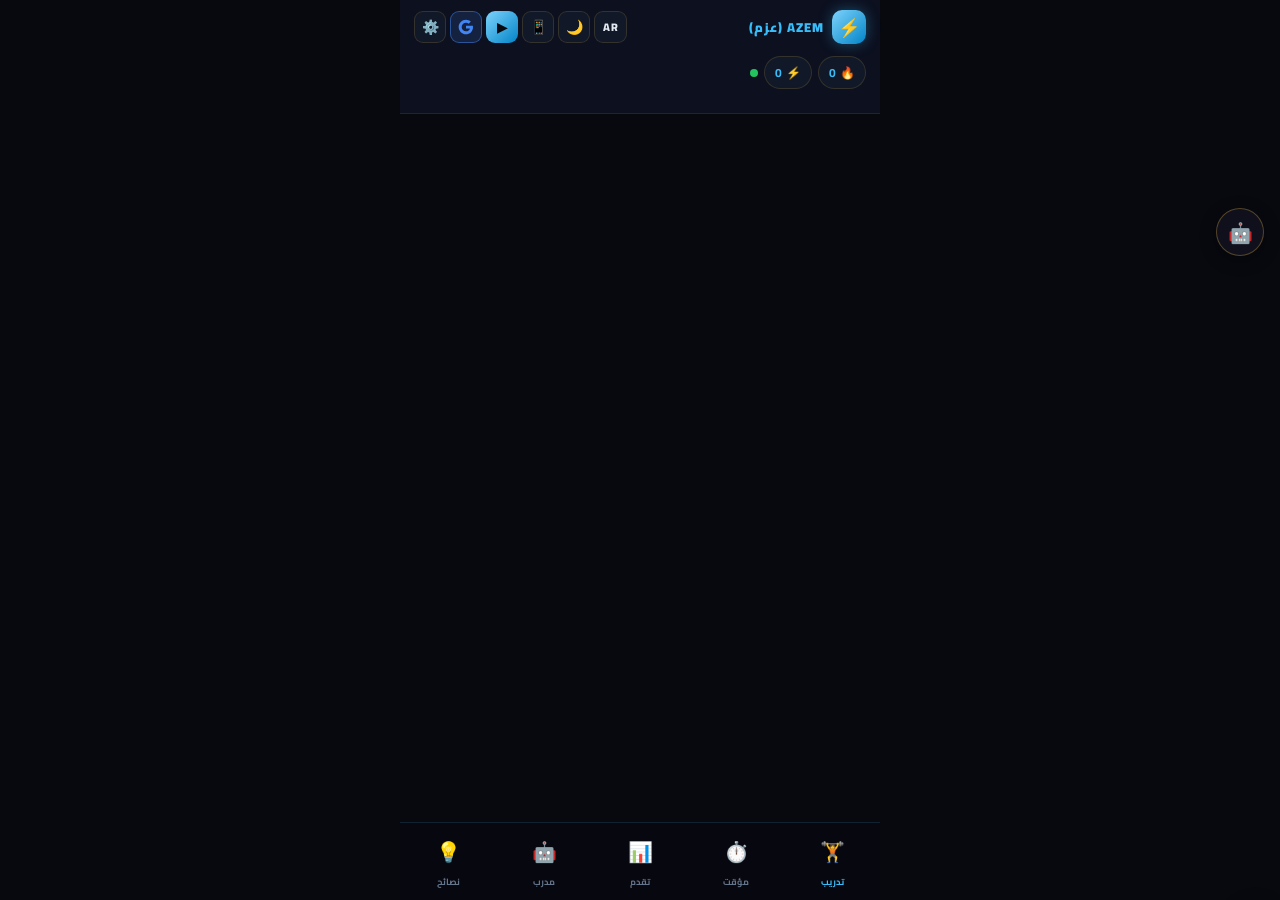
==== index.html @ 5fd4514d "Add files via upload" ====
<!DOCTYPE html>
<html lang="ar" dir="rtl">
<head>
<meta charset="UTF-8">
<meta name="viewport" content="width=device-width,initial-scale=1,user-scalable=no">
<meta name="theme-color" content="#07090F">
<meta name="mobile-web-app-capable" content="yes">
<meta name="apple-mobile-web-app-capable" content="yes">
<title>AZEM (عزم)</title>
<link rel="manifest" href="manifest.json">
<link rel="preconnect" href="https://fonts.googleapis.com">
<link href="https://fonts.googleapis.com/css2?family=Cairo:wght@400;600;700;900&family=Tajawal:wght@400;700;900&family=Inter:wght@400;600;700;900&display=swap" rel="stylesheet">
<script async src="https://www.googletagmanager.com/gtag/js?id=G-XE3JR058ZF"></script>
<script>window.dataLayer=window.dataLayer||[];function gtag(){dataLayer.push(arguments);}gtag('js',new Date());gtag('config','G-XE3JR058ZF');</script>

<!-- ═══ STYLES ═══ -->
<link rel="stylesheet" href="css/styles.css">
<!-- Chart.js -->
<script src="https://cdnjs.cloudflare.com/ajax/libs/Chart.js/4.4.0/chart.umd.min.js"></script>

</head>
<body>
<canvas id="starfield"></canvas>


<div id="app">
  <header class="app-header">
    <div class="header-row1">
        <div class="logo-wrap">
          <div class="logo-icon">⚡</div>
          <div class="logo-text"><div class="logo-name">AZEM (عزم)</div></div>
        </div>
        <div class="header-btns">
          <button class="hdr-btn lang" id="lang-btn" onclick="cycleLang()">AR</button>
          <button class="hdr-btn" onclick="openThemeModal()" id="theme-hdr-btn">🌙</button>
          <button class="hdr-btn" onclick="cycleMode()" id="mode-hdr-btn">📱</button>
          <button class="hdr-btn accent" onclick="startGuidedSession()">▶</button>
          <!-- Google auth badge: shows login icon when not signed in, avatar when signed in -->
          <!-- Google auth badge: shows login icon when not signed in, avatar when signed in -->
          <button id="hdr-auth-btn" onclick="window._fbUser ? openSettingsSheet() : obGoToStep('auth')" title="تسجيل الدخول" style="min-width:32px;height:32px;border-radius:9px;display:flex;align-items:center;justify-content:center;background:rgba(66,133,244,.15);border:1.5px solid rgba(66,133,244,.5);cursor:pointer;font-size:14px;flex-shrink:0;overflow:hidden;">
            <svg width="16" height="16" viewBox="0 0 48 48" id="hdr-auth-icon"><path fill="#4285F4" d="M44.5 20H24v8.5h11.8C34.7 33.9 30.1 37 24 37c-7.2 0-13-5.8-13-13s5.8-13 13-13c3.1 0 5.9 1.1 8.1 2.9l6.4-6.4C34.6 4.1 29.6 2 24 2 11.8 2 2 11.8 2 24s9.8 22 22 22c11 0 21-8 21-22 0-1.3-.2-2.7-.5-4z"/></svg>
            <img id="hdr-user-avatar" style="width:24px;height:24px;border-radius:50%;display:none;" src="" alt="">
          </button>
          <button class="hdr-btn" id="settings-fab" onclick="openSettingsSheet()">⚙️</button>
        </div>
      </div>
      <div style="display:flex;align-items:center;gap:6px;padding:2px 0 8px;">
        <div class="stat-chip">🔥 <span class="val" id="hdr-streak">0</span></div>
        <div class="stat-chip">⚡ <span class="val" id="hdr-cal">0</span></div>
        <div class="net-dot" id="net-dot"></div>
      </div>
<div class="day-strip-wrap"><div id="day-strip"></div></div>
  </header>

  <div class="tab-content active" id="tab-workout"></div>

  <div class="tab-content" id="tab-timer">
    <div class="timer-wrap">
      <div class="timer-svg">
        <svg width="200" height="200" viewBox="0 0 200 200"><circle class="t-bg" cx="100" cy="100" r="88"/><circle class="t-fill" id="t-fill" cx="100" cy="100" r="88"/></svg>
        <div class="timer-center"><div class="timer-time" id="t-display">00:00</div><div class="timer-lbl" id="t-lbl">مستعد</div></div>
      </div>
      <div class="presets">
        <button class="preset" onclick="setTimer(60)">1د</button>
        <button class="preset" onclick="setTimer(120)">2د</button>
        <button class="preset" onclick="setTimer(180)">3د</button>
        <button class="preset" onclick="setTimer(300)">5د</button>
        <button class="preset" onclick="setTimer(600)">10د</button>
        <button class="preset" onclick="setTimer(1200)">20د</button>
      </div>
      <div class="timer-btns">
        <button class="t-btn primary" id="t-play-btn" onclick="timerToggle()">▶ تشغيل</button>
        <button class="t-btn" onclick="timerReset()">↺ إعادة</button>
      </div>
    </div>
    <div class="sec-card">
      <div class="sec-card-title">⚡ تابا تا</div>
      <div class="tabata-row"><span class="tab-lbl" id="lbl-worktime">وقت العمل (ث)</span><div class="stepper"><button class="stp-btn" onclick="tabAdj('work',-5)">−</button><span class="stp-val" id="tab-work">20</span><button class="stp-btn" onclick="tabAdj('work',5)">+</button></div></div>
      <div class="tabata-row"><span class="tab-lbl" id="lbl-resttime">وقت الراحة (ث)</span><div class="stepper"><button class="stp-btn" onclick="tabAdj('rest',-5)">−</button><span class="stp-val" id="tab-rest">10</span><button class="stp-btn" onclick="tabAdj('rest',5)">+</button></div></div>
      <div class="tabata-row"><span class="tab-lbl" id="lbl-rounds">عدد الجولات</span><div class="stepper"><button class="stp-btn" onclick="tabAdj('rounds',-1)">−</button><span class="stp-val" id="tab-rounds">8</span><button class="stp-btn" onclick="tabAdj('rounds',1)">+</button></div></div>
      <button class="save-btn" onclick="startTabata()" style="margin-top:8px;">🔥 ابدأ تابا تا</button>
    </div>
    <div class="sec-card" style="background:linear-gradient(135deg,rgba(212,168,67,.1),rgba(212,168,67,.04));border-color:rgba(212,168,67,.25);">
      <div class="sec-card-title">🪢 متتبع الحبل</div>
      <div class="rope-stats">
        <div class="rope-stat"><div class="rope-stat-val" id="rope-jumps">0</div><div class="rope-stat-lbl" id="lbl-jumps">قفزة</div></div>
        <div class="rope-stat"><div class="rope-stat-val" id="rope-meters">0</div><div class="rope-stat-lbl" id="lbl-meters">متر</div></div>
        <div class="rope-stat"><div class="rope-stat-val" id="rope-mins">0</div><div class="rope-stat-lbl" id="lbl-mins">دقيقة</div></div>
        <div class="rope-stat"><div class="rope-stat-val" id="rope-sessions">0</div><div class="rope-stat-lbl" id="lbl-sess">جلسة</div></div>
        <div class="rope-stat" style="background:rgba(239,68,68,.1);border-radius:10px;"><div class="rope-stat-val" id="rope-live-cal" style="color:#f97316;">0</div><div class="rope-stat-lbl">🔥 سعرة</div></div>
      </div>
      <div class="rope-btns">
        <button class="r-btn primary" id="rope-btn" onclick="ropeToggle()">▶ ابدأ</button>
        <button class="r-btn" onclick="ropeReset()">↺ تصفير</button>
      </div>
    </div>
  </div>

  <div class="tab-content" id="tab-progress">
    <div class="stats-grid">
      <div class="stat-box"><div class="stat-big" id="p-done">0</div><div class="stat-lbl" id="lbl-done-stat">يوم مكتمل</div></div>
      <div class="stat-box"><div class="stat-big" id="p-streak">0</div><div class="stat-lbl" id="lbl-streak-stat">سلسلة 🔥</div></div>
      <div class="stat-box"><div class="stat-big" id="p-cal">0</div><div class="stat-lbl" id="lbl-cal-stat">سعرة ⚡</div></div>
      <div class="stat-box"><div class="stat-big" id="p-remain">30</div><div class="stat-lbl" id="lbl-remain-stat">يوم متبقي</div></div>
    </div>
    <div id="start-date-info" style="display:none;justify-content:center;gap:4px;padding:8px 16px;font-size:12px;color:var(--dim);flex-wrap:wrap;"></div>
    <div class="sec-card"><div class="sec-card-title" id="lbl-phases">المراحل</div><div id="phases-list"></div></div>
    <div class="sec-card"><div class="sec-card-title">📊 مقارنة أسبوعية</div><div class="weekly-bars" id="weekly-bars"></div></div>
    <div class="sec-card"><div class="sec-card-title">🗓️ تقويم 30 يوم</div><div class="cal-grid" id="cal-grid"></div></div>
    <div class="sec-card">
      <div class="sec-card-title">📏 قياسات الجسم</div>
      <div class="measure-row">
        <div class="m-wrap"><div class="m-lbl">الوزن (كغ)</div><input class="m-inp" id="m-weight" type="number" placeholder="70"></div>
        <div class="m-wrap"><div class="m-lbl">الخصر (سم)</div><input class="m-inp" id="m-waist" type="number" placeholder="80"></div>
        <div class="m-wrap"><div class="m-lbl">الصدر (سم)</div><input class="m-inp" id="m-chest" type="number" placeholder="95"></div>
      </div>
      <button class="save-btn" onclick="saveMeasurements()">💾 حفظ القياسات</button>
    </div>
    <div class="sec-card"><div class="sec-card-title">🏅 الشارات</div><div class="badges-grid" id="badges-grid"></div></div>

    <!-- 🥗 يوميات التغذية اليومية -->
    <div class="sec-card" style="border-color:rgba(34,197,94,.25);">
      <div class="sec-card-title" style="color:var(--green);">🥗 يوميات التغذية</div>
      <div id="nutrition-plan" style="margin-top:8px;"></div>
    </div>
  
    <div class="sec-card" style="margin-top:12px;">
      <div class="sec-card-title">🧠 إحصاء ذكي</div>
      <div id="smart-stats" style="margin-top:8px;"></div>
    </div>
    <div class="sec-card" style="margin-top:12px;">
      <div class="sec-card-title">📅 سجل التدريبات</div>
      <div id="training-history-list" style="display:flex;flex-direction:column;gap:8px;margin-top:8px;"></div>
    </div>
    <div style="padding:12px 0;">
      <button onclick="shareProgress()" style="width:100%;padding:13px;border-radius:14px;background:linear-gradient(135deg,var(--gold),var(--gd));border:none;color:var(--night);font-family:'Cairo',sans-serif;font-size:14px;font-weight:800;cursor:pointer;">📤 مشاركة تقدمي</button>
    </div>
    <div style="padding:0 0 8px;">
      <div style="display:flex;align-items:center;justify-content:space-between;padding:13px 16px;border-radius:14px;background:var(--card2);border:1.5px solid var(--border);">
        <div>
          <div style="font-size:14px;font-weight:700;color:var(--txt);">🔔 تذكير التدريب اليومي</div>
          <div id="notif-toggle-sub" style="font-size:11px;color:var(--dim);margin-top:2px;">اضغط لتفعيل التنبيهات</div>
        </div>
        <div id="notif-toggle" onclick="toggleNotifSwitch()" style="position:relative;width:52px;height:28px;border-radius:14px;background:rgba(100,116,139,.3);cursor:pointer;transition:background .3s;flex-shrink:0;">
          <div id="notif-toggle-knob" style="position:absolute;top:3px;right:3px;width:22px;height:22px;border-radius:50%;background:#fff;box-shadow:0 2px 6px rgba(0,0,0,.25);transition:transform .3s;"></div>
        </div>
      </div>
    </div></div>

  <div class="tab-content" id="tab-tips">
    <div style="padding:16px;"><div id="tips-list"></div></div>
  </div>
  <div class="tab-content" id="tab-coach"></div>

  <nav class="bottom-tabs">
    <button class="tab-btn active" id="tab-btn-workout" onclick="switchTab('workout',this)"><span class="t-icon">🏋️</span>تدريب</button>
    <button class="tab-btn" id="tab-btn-timer" onclick="switchTab('timer',this)"><span class="t-icon">⏱️</span>مؤقت</button>
    <button class="tab-btn" id="tab-btn-progress" onclick="switchTab('progress',this)"><span class="t-icon">📊</span>تقدم</button>
    <button class="tab-btn" id="tab-btn-coach" onclick="switchTab('coach',this)"><span class="t-icon">🤖</span>مدرب</button>
    <button class="tab-btn" id="tab-btn-tips" onclick="switchTab('tips',this)"><span class="t-icon">💡</span>نصائح</button>
  </nav>
</div>

<!-- SESSION OVERLAY — fixed, outside #app -->
<div id="session-overlay">
  <!-- Countdown screen -->
  <div id="countdown-screen"><div class="cdn-num" id="cdn-num">3</div><div class="cdn-ex" id="cdn-ex"></div></div>
  <!-- Celebration screen -->
  <div id="sess-cel">
    <div class="cel-trophy">🏆</div>
    <div class="cel-title">أحسنت! جلسة رائعة!</div>
    <div class="cel-sub" id="cel-sub">لقد أنجزت جلستك اليومية</div>
    <div class="cel-stats" id="cel-stats"></div>
    <button class="cel-btn" onclick="closeSession()">💪 رائع! إغلاق</button>
  </div>
  <!-- Session list panel -->
  <div id="sess-list">
    <div class="sl-hdr"><span class="sl-title">تمارين الجلسة</span><button class="sl-close" onclick="toggleSessList()">✕</button></div>
    <div id="sl-items"></div>
  </div>

  <!-- ── Header ── -->
  <div class="sess-hdr">
    <div class="sess-hdr-left">
      <button class="sess-hdr-ico" onclick="confirmCloseSession()" title="إغلاق" style="background:rgba(239,68,68,.2);color:#f87171;">✕</button>
      <button class="sess-hdr-ico" onclick="toggleSessList()" title="قائمة التمارين" style="background:rgba(212,168,67,.15);color:var(--gold);">☰</button>
      <button class="sess-hdr-ico" id="sess-pause-btn" onclick="sessPause()" title="إيقاف مؤقت" style="background:rgba(255,255,255,.12);">⏸</button>
    </div>
    <div class="sess-elapsed" id="sess-elapsed">00:00</div>
    <div class="sess-hdr-right">
      <span class="sess-hdr-lbl" id="sess-ex-num">1/7</span>
      <button class="sess-hdr-ico" onclick="toggleFullscreen()">⛶</button>
      <button class="sess-hdr-ico" onclick="openSoundSheet()">🔊</button>
    </div>
  </div>

  <!-- ── Progress dots ── -->
  <div class="sess-track" id="sess-track"></div>

  <!-- ── Main body ── -->
  <div class="sess-body">
    <!-- Exercise view -->
    <div id="sess-ex-wrap">
      <div class="sess-pill" id="sess-pill">استعد 🌙</div>
      <div class="sess-ex-name" id="sess-ex-name">-</div>
      <div class="sess-ex-en" id="sess-ex-en" style="margin-bottom:4px;">-</div>
      <div class="sess-set-row">مجموعة <span class="sess-hl" id="sess-cur-set">1</span>/<span class="sess-hl" id="sess-tot-sets">3</span></div>
      <!-- Image card -->
      <div class="sess-img-card">
        <div id="sess-icon">💪</div>
      </div>
      <!-- Timer (timer exercises) -->
      <div id="sess-timer-wrap">
        <div class="sess-digital-timer" id="sess-t-time">03:00</div>
      </div>
      <!-- Reps (reps/distance exercises) -->
      <div class="sess-reps-display" id="sess-reps-wrap" style="display:none;">
        <div class="sess-reps-num" id="sess-reps-num">15</div>
        <div class="sess-reps-lbl">تكرار</div>
      </div>
      <!-- Hint + progress -->
      <div class="sess-timer-hint" id="sess-timer-hint">اضغط لبدء المجموعة</div>
      <div class="sess-prog-wrap"><div class="sess-prog-fill" id="sess-prog-bar" style="width:100%"></div></div>
    </div>

    <!-- Rest screen -->
    <div class="sess-rest-scr" id="sess-rest-scr">
      <div class="sess-pill rest">استراحة 😤</div>
      <div class="rest-digital" id="rest-t-time">30</div>
      <div class="sess-prog-wrap rest-prog-wrap"><div class="rest-prog-fill" id="rest-prog-bar" style="width:100%"></div></div>
      <div class="rest-nxt" id="rest-nxt">التالي: -</div>
    </div>
  </div>

  <!-- ── Adjustment row ── -->
  <div class="sess-adj-row">
    <div class="sess-adj-box">
      <div class="sess-adj-top">
        <button class="sess-adj-btn" onclick="sessAdjust('rest',-5)">−</button>
        <div class="sess-adj-val" id="adj-rest-val">25<span style="font-size:9px;opacity:.6;">ث</span></div>
        <button class="sess-adj-btn" onclick="sessAdjust('rest',5)">+</button>
      </div>
      <div class="sess-adj-lbl">ث راحة</div>
    </div>
    <div class="sess-adj-box">
      <div class="sess-adj-top">
        <button class="sess-adj-btn" onclick="sessAdjust('work',-10)">−</button>
        <div class="sess-adj-val" id="adj-work-val">180<span style="font-size:9px;opacity:.6;">ث</span></div>
        <button class="sess-adj-btn" onclick="sessAdjust('work',10)">+</button>
      </div>
      <div class="sess-adj-lbl" id="adj-work-lbl">ث عمل</div>
    </div>
    <div class="sess-adj-box">
      <div class="sess-adj-top">
        <button class="sess-adj-btn" onclick="sessAdjust('sets',-1)">−</button>
        <div class="sess-adj-val" id="adj-sets-val">3</div>
        <button class="sess-adj-btn" onclick="sessAdjust('sets',1)">+</button>
      </div>
      <div class="sess-adj-lbl">مجموعة</div>
    </div>
  </div>

  <!-- ── Footer ── -->
  <div class="sess-ftr">
    <div class="sess-btn-row">
      <button class="sess-side-btn" id="sess-back-btn" onclick="sessPrev()" title="السابق">⏮</button>
      <button class="sess-main-btn" id="sess-main-btn" onclick="sessMainAction()"><span id="sess-main-lbl">▶ ابدأ المجموعة 1</span></button>
      <button class="sess-side-btn" id="sess-skip-btn" onclick="sessSkipSet()" title="تخطي المجموعة">⏭</button>
    </div>
    <div style="display:flex;justify-content:center;margin-top:6px;">
      <button onclick="sessSkip()" style="padding:6px 18px;border-radius:10px;background:rgba(239,68,68,.12);border:1px solid rgba(239,68,68,.3);color:#f87171;font-family:'Cairo',sans-serif;font-size:12px;font-weight:700;cursor:pointer;">⏩ تخطي التمرين كاملاً</button>
    </div>
    <button class="sess-auto-btn" id="sess-auto-btn" onclick="toggleAutoPlay()">
      <span>⚡ بدء التلقائي للجولات</span>
      <span class="sess-auto-dot" id="sess-auto-dot"></span>
    </button>
  </div>
</div>

<!-- THEME MODAL -->
<div id="theme-modal" onclick="if(event.target===this)closeThemeModal()">
  <div class="bottom-sheet">
    <div class="sheet-handle"></div>
    <div class="sheet-title">🎨 اختر الثيم</div>
    <div id="theme-grid"></div>
  </div>
</div>



<!-- EXERCISE EDITOR MODAL -->
<div id="ex-editor-modal" onclick="if(event.target===this)closeExEditor()">
  <div class="ex-editor-sheet">
    <div class="sheet-handle"></div>
    <div class="sheet-title" id="ex-editor-title">✏️ تعديل التمرين</div>
    <input type="hidden" id="ex-editor-id">
    <input type="hidden" id="ex-editor-day">
    <div class="ex-editor-row">
      <span class="ex-editor-lbl">الاسم عربي</span>
      <input class="ex-editor-inp" id="ex-ed-nameAr" placeholder="نط الحبل">
    </div>
    <div class="ex-editor-row">
      <span class="ex-editor-lbl">English</span>
      <input class="ex-editor-inp" id="ex-ed-nameEn" placeholder="Jump Rope">
    </div>
    <div class="ex-editor-row">
      <span class="ex-editor-lbl">الأيقونة</span>
      <input class="ex-editor-inp" id="ex-ed-icon" placeholder="🏃" style="width:60px;flex:none;font-size:20px;text-align:center;">
      <span class="ex-editor-lbl" style="width:60px;">العضلات</span>
      <input class="ex-editor-inp" id="ex-ed-muscles" placeholder="الساقان">
    </div>
    <div class="ex-editor-row">
      <span class="ex-editor-lbl">المجموعات</span>
      <input class="ex-editor-inp" id="ex-ed-sets" type="number" min="1" max="10" placeholder="3">
      <span class="ex-editor-lbl" id="ex-ed-reps-lbl" style="width:70px;">التكرار</span>
      <input class="ex-editor-inp" id="ex-ed-reps" type="number" min="1" placeholder="15">
      <span class="ex-editor-lbl" style="width:50px;">النوع</span>
      <select class="ex-editor-inp" id="ex-ed-type" style="flex:none;width:90px;" onchange="exEdTypeChange()">
        <option value="reps">تكرار 💪</option>
        <option value="timer">ثواني ⏱️</option>
        <option value="distance">متر 📏</option>
      </select>
    </div>
    <div class="ex-editor-row">
      <span class="ex-editor-lbl">راحة بين المجموعات (ث)</span>
      <input class="ex-editor-inp" id="ex-ed-rest" type="number" min="0" max="300" placeholder="30" style="width:80px;flex:none;">
    </div>
    <div style="margin-bottom:8px;">
      <div class="ex-editor-lbl" style="width:100%;margin-bottom:6px;">الخطوات (سطر لكل خطوة)</div>
      <textarea class="ex-editor-inp" id="ex-ed-steps" rows="4" style="width:100%;resize:vertical;" placeholder="قف مستقيماً&#10;أمسك الحبل&#10;ابدأ القفز"></textarea>
    </div>
    <button class="ex-add-btn" onclick="saveExEditor()">💾 حفظ التعديلات</button>
    <button class="ex-del-btn" id="ex-del-btn" onclick="deleteExFromDay()">🗑️ حذف من اليوم</button>
    <div style="border-top:1px solid var(--border);margin:16px 0 12px;"></div>
    <div class="sheet-title" id="ex-add-from-title">➕ إضافة تمرين جديد لليوم</div>
    <div id="ex-add-from-list" style="display:flex;flex-wrap:wrap;gap:8px;max-height:160px;overflow-y:auto;padding:4px 0;"></div>
    <button class="ex-add-btn" style="margin-top:12px;background:rgba(212,168,67,.15);color:var(--gold);border:1.5px solid var(--gold);" onclick="showNewExForm()">✨ إنشاء تمرين جديد</button>
    <div id="new-ex-form" style="display:none;margin-top:12px;">
      <div class="ex-editor-row">
        <span class="ex-editor-lbl">الاسم عربي</span>
        <input class="ex-editor-inp" id="new-ex-nameAr" placeholder="اسم التمرين">
      </div>
      <div class="ex-editor-row">
        <span class="ex-editor-lbl">English</span>
        <input class="ex-editor-inp" id="new-ex-nameEn" placeholder="Exercise name">
      </div>
      <div class="ex-editor-row">
        <span class="ex-editor-lbl">الأيقونة</span>
        <input class="ex-editor-inp" id="new-ex-icon" placeholder="💪" style="width:60px;flex:none;font-size:20px;text-align:center;">
        <span class="ex-editor-lbl" style="width:60px;">العضلات</span>
        <input class="ex-editor-inp" id="new-ex-muscles" placeholder="الجسم كله">
      </div>
      <div class="ex-editor-row">
        <span class="ex-editor-lbl">مجموعات</span>
        <input class="ex-editor-inp" id="new-ex-sets" type="number" value="3" min="1" max="10">
        <span class="ex-editor-lbl" style="width:60px;">تكرار</span>
        <input class="ex-editor-inp" id="new-ex-reps" type="number" value="10" min="1">
        <select class="ex-editor-inp" id="new-ex-type" style="flex:none;width:90px;">
          <option value="reps">تكرار</option>
          <option value="timer">ثواني</option>
        </select>
      </div>
      <button class="ex-add-btn" onclick="createAndAddEx()">✅ إضافة للبرنامج</button>
    </div>
  </div>
</div>

<!-- DAY EDITOR MODAL -->
<div id="day-editor-modal" onclick="if(event.target===this)closeDayEditor()" style="position:fixed;inset:0;z-index:7000;background:rgba(0,0,0,.75);display:none;align-items:flex-end;justify-content:center;">
  <div id="day-editor-sheet" style="background:var(--bg);border-radius:24px 24px 0 0;width:100%;max-width:520px;height:90vh;max-height:90vh;overflow:hidden;position:relative;display:flex;flex-direction:column;">
    <!-- PANEL 1: Exercise list -->
    <div id="de-panel-list" style="display:flex;flex-direction:column;height:100%;overflow:hidden;">
      <div style="display:flex;justify-content:center;padding:12px;flex-shrink:0;"><div style="width:36px;height:4px;border-radius:2px;background:rgba(255,255,255,.2)"></div></div>
      <div style="display:flex;align-items:center;justify-content:space-between;padding:0 20px 12px;flex-shrink:0;">
        <div style="font-size:16px;font-weight:900;color:var(--gold);">✏️ تمارين اليوم <span id="day-editor-label" style="color:var(--dim);font-size:13px;"></span></div>
        <button onclick="closeDayEditor()" style="background:none;border:none;color:var(--dim);font-size:22px;cursor:pointer;">✕</button>
      </div>
      <div style="padding:0 16px;font-size:11px;color:var(--dim);margin-bottom:10px;text-align:center;flex-shrink:0;">اسحب ☰ للترتيب • ✏️ تعديل • 🗑️ حذف</div>
      <div id="day-editor-list" style="padding:0 16px 80px;display:flex;flex-direction:column;gap:8px;overflow-y:auto;-webkit-overflow-scrolling:touch;overscroll-behavior:contain;flex:1;"></div>
      <div style="padding:12px 16px;flex-shrink:0;">
        <button onclick="deShowLibrary()" style="width:100%;padding:13px;border-radius:14px;background:rgba(212,168,67,.1);border:1.5px dashed rgba(212,168,67,.4);color:var(--gold);font-size:14px;font-weight:800;cursor:pointer;display:flex;align-items:center;justify-content:center;gap:8px;"><span>➕</span><span>إضافة تمرين</span></button>
      </div>
      <div style="padding:0 16px 20px;flex-shrink:0;">
        <button onclick="closeDayEditor()" style="width:100%;padding:13px;border-radius:14px;background:linear-gradient(135deg,var(--gold),var(--gd));border:none;color:var(--night);font-family:'Cairo',sans-serif;font-size:14px;font-weight:800;cursor:pointer;">✅ حفظ وإغلاق</button>
      </div>
    </div>
    <!-- PANEL 2: Library picker (hidden by default) -->
    <div id="de-panel-library" style="display:none;flex-direction:column;position:absolute;inset:0;background:var(--bg);overflow:hidden;">
      <!-- Header -->
      <div style="display:flex;align-items:center;padding:16px 20px;gap:12px;flex-shrink:0;border-bottom:1px solid var(--border);">
        <button onclick="deHideLibrary()" style="width:36px;height:36px;border-radius:50%;background:rgba(255,255,255,.06);border:none;color:var(--txt);font-size:18px;cursor:pointer;display:flex;align-items:center;justify-content:center;">←</button>
        <div style="flex:1;font-size:16px;font-weight:900;color:var(--txt);">مكتبة التمارين</div>
        <button onclick="openAddCustomEx()" style="display:flex;align-items:center;gap:6px;padding:8px 14px;border-radius:12px;background:var(--gold);border:none;color:var(--night);font-family:'Cairo',sans-serif;font-size:13px;font-weight:800;cursor:pointer;">+ تمرين جديد</button>
      </div>
      <!-- Search + Filters -->
      <div style="padding:12px 16px 8px;flex-shrink:0;background:var(--bg);">
        <div style="position:relative;margin-bottom:10px;">
          <span style="position:absolute;right:12px;top:50%;transform:translateY(-50%);color:var(--dim);font-size:16px;">🔍</span>
          <input id="de-lib-search" oninput="deLibSearch()" placeholder="ابحث عن تمرين..." style="width:100%;padding:10px 38px 10px 12px;border-radius:12px;background:rgba(255,255,255,.06);border:1px solid var(--border);color:var(--txt);font-family:'Cairo',sans-serif;font-size:14px;box-sizing:border-box;" />
        </div>
        <div id="de-lib-filters" style="display:flex;gap:6px;overflow-x:auto;scrollbar-width:none;padding-bottom:4px;"></div>
      </div>
      <!-- Exercise List -->
      <div id="de-lib-grid" style="flex:1;overflow-y:auto;-webkit-overflow-scrolling:touch;overscroll-behavior:contain;"></div>
    </div>
  </div>
</div>

<!-- ONBOARDING -->
<div id="onboarding" style="position:fixed;inset:0;z-index:10000;background:#080810;display:none;flex-direction:column;overflow:hidden;">
  <div style="flex:1;overflow-y:auto;padding:0 0 80px;">
    <div id="ob-steps"></div>
  </div>
  <div style="position:fixed;bottom:0;left:0;right:0;padding:16px 20px;background:#080810;border-top:1px solid var(--border);display:flex;gap:10px;align-items:center;z-index:10001;" id="ob-footer">
    <div style="display:flex;gap:6px;flex:1;" id="ob-dots"></div>
    <button onclick="obSkip()" style="padding:14px 16px;border-radius:14px;background:transparent;border:1px solid var(--border);color:var(--dim);font-family:'Cairo',sans-serif;font-size:13px;cursor:pointer;">تخطي</button>
    <button id="ob-next-btn" onclick="obNext()" style="padding:14px 28px;border-radius:14px;background:linear-gradient(135deg,var(--gold),var(--gd));color:var(--night);font-family:'Cairo',sans-serif;font-size:15px;font-weight:900;border:none;cursor:pointer;">التالي ←</button>
  </div>
</div>

<!-- ADD CUSTOM EXERCISE MODAL -->
<div id="add-custom-ex-modal" onclick="if(event.target===this)closeAddCustomEx()" style="position:fixed;inset:0;z-index:8000;background:rgba(0,0,0,.75);display:none;align-items:flex-end;justify-content:center;">
  <div style="background:var(--bg);border-radius:24px 24px 0 0;width:100%;max-width:520px;padding:0 0 32px;max-height:92vh;overflow-y:auto;">
    <div style="display:flex;justify-content:center;padding:12px"><div style="width:36px;height:4px;border-radius:2px;background:rgba(255,255,255,.2)"></div></div>
    <div style="display:flex;align-items:center;justify-content:space-between;padding:0 20px 16px;">
      <div style="font-size:16px;font-weight:900;color:var(--gold);">✚ إضافة تمرين جديد</div>
      <button onclick="closeAddCustomEx()" style="background:none;border:none;color:var(--dim);font-size:22px;cursor:pointer;">✕</button>
    </div>
    <div style="padding:0 16px;display:flex;flex-direction:column;gap:12px;">
      <!-- Image upload -->
      <div style="display:flex;align-items:center;gap:14px;">
        <div id="cex-img-preview" onclick="document.getElementById('cex-img-inp').click()"
          style="width:80px;height:80px;border-radius:14px;background:var(--card2);border:2px dashed rgba(212,168,67,.4);display:flex;align-items:center;justify-content:center;font-size:28px;cursor:pointer;flex-shrink:0;color:var(--gold);">📷</div>
        <div style="flex:1;">
          <div style="font-size:13px;color:var(--dim);margin-bottom:6px;">صورة أو GIF للتمرين (اختياري)</div>
          <div style="display:flex;gap:6px;flex-wrap:wrap;">
            <button onclick="document.getElementById('cex-img-inp').click()" style="padding:8px 12px;border-radius:10px;background:rgba(212,168,67,.1);border:1px solid rgba(212,168,67,.25);color:var(--gold);font-size:12px;font-weight:700;cursor:pointer;">📁 رفع صورة / GIF</button>
            <button onclick="showGifHowTo()" style="padding:8px 10px;border-radius:10px;background:rgba(99,102,241,.1);border:1px solid rgba(99,102,241,.3);color:#818cf8;font-size:11px;font-weight:700;cursor:pointer;">🎬 GIF كيف؟</button>
          </div>
        </div>
        <input type="file" id="cex-img-inp" accept="image/*,image/gif" style="display:none" onchange="cexImgUpload(this)">
      </div>
      <!-- Fields -->
      <div style="display:flex;flex-direction:column;gap:8px;">
        <div style="display:flex;gap:8px;">
          <div style="flex:1;">
            <div style="font-size:11px;color:var(--dim);margin-bottom:4px;">الاسم عربي *</div>
            <input id="cex-nameAr" placeholder="مثال: القرفصاء" style="width:100%;padding:10px 12px;border-radius:10px;background:var(--card);border:1.5px solid var(--border);color:var(--txt);font-family:'Cairo',sans-serif;font-size:14px;box-sizing:border-box;outline:none;">
          </div>
          <div style="width:60px;">
            <div style="font-size:11px;color:var(--dim);margin-bottom:4px;">أيقونة</div>
            <input id="cex-icon" placeholder="💪" style="width:100%;padding:10px 8px;border-radius:10px;background:var(--card);border:1.5px solid var(--border);color:var(--txt);font-family:'Cairo',sans-serif;font-size:20px;text-align:center;box-sizing:border-box;outline:none;">
          </div>
        </div>
        <div>
          <div style="font-size:11px;color:var(--dim);margin-bottom:4px;">الاسم بالإنجليزية</div>
          <input id="cex-nameEn" placeholder="Exercise name" style="width:100%;padding:10px 12px;border-radius:10px;background:var(--card);border:1.5px solid var(--border);color:var(--txt);font-family:'Cairo',sans-serif;font-size:14px;box-sizing:border-box;outline:none;">
        </div>
        <div>
          <div style="font-size:11px;color:var(--dim);margin-bottom:4px;">العضلات المستهدفة</div>
          <input id="cex-muscles" placeholder="مثال: الصدر، الكتفان" style="width:100%;padding:10px 12px;border-radius:10px;background:var(--card);border:1.5px solid var(--border);color:var(--txt);font-family:'Cairo',sans-serif;font-size:14px;box-sizing:border-box;outline:none;">
        </div>
        <div style="display:flex;gap:8px;">
          <div style="flex:1;">
            <div style="font-size:11px;color:var(--dim);margin-bottom:4px;">المجموعات</div>
            <input id="cex-sets" type="number" value="3" min="1" max="10" style="width:100%;padding:10px 12px;border-radius:10px;background:var(--card);border:1.5px solid var(--border);color:var(--txt);font-family:'Cairo',sans-serif;font-size:14px;box-sizing:border-box;outline:none;">
          </div>
          <div style="flex:1;">
            <div style="font-size:11px;color:var(--dim);margin-bottom:4px;">التكرار</div>
            <input id="cex-reps" type="number" value="10" min="1" style="width:100%;padding:10px 12px;border-radius:10px;background:var(--card);border:1.5px solid var(--border);color:var(--txt);font-family:'Cairo',sans-serif;font-size:14px;box-sizing:border-box;outline:none;">
          </div>
          <div style="flex:1;">
            <div style="font-size:11px;color:var(--dim);margin-bottom:4px;">النوع</div>
            <select id="cex-type" style="width:100%;padding:10px 8px;border-radius:10px;background:var(--card);border:1.5px solid var(--border);color:var(--txt);font-family:'Cairo',sans-serif;font-size:13px;box-sizing:border-box;outline:none;">
              <option value="reps">تكرار 💪</option>
              <option value="timer">ثواني ⏱️</option>
              <option value="distance">متر 📏</option>
            </select>
          </div>
        </div>
        <div>
          <div style="font-size:11px;color:var(--dim);margin-bottom:4px;">وقت الراحة بين المجموعات (ثانية)</div>
          <input id="cex-rest" type="number" value="30" min="0" max="300" style="width:100%;padding:10px 12px;border-radius:10px;background:var(--card);border:1.5px solid var(--border);color:var(--txt);font-family:'Cairo',sans-serif;font-size:14px;box-sizing:border-box;outline:none;">
        </div>
        <div>
          <div style="font-size:11px;color:var(--dim);margin-bottom:4px;">الخطوات (سطر لكل خطوة، اختياري)</div>
          <textarea id="cex-steps" rows="3" placeholder="قف مستقيماً&#10;انزل ببطء&#10;ارتفع بقوة" style="width:100%;padding:10px 12px;border-radius:10px;background:var(--card);border:1.5px solid var(--border);color:var(--txt);font-family:'Cairo',sans-serif;font-size:13px;box-sizing:border-box;outline:none;resize:vertical;"></textarea>
        </div>
      </div>
      <button onclick="saveCustomEx()" style="padding:14px;border-radius:14px;background:linear-gradient(135deg,var(--gold),var(--gd));border:none;color:var(--night);font-family:'Cairo',sans-serif;font-size:15px;font-weight:900;cursor:pointer;margin-top:4px;">✅ حفظ التمرين</button>
    </div>
  </div>
</div>

<!-- SOUND SHEET -->
<div id="sound-sheet">
  <div class="sheet-handle"></div><div class="sheet-title">🔊 إعدادات الصوت</div>
  <div class="snd-row"><span class="snd-lbl">الصوت</span><button class="toggle on" id="snd-toggle" onclick="toggleSound()"></button></div>
  <div class="snd-row"><span class="snd-lbl">نقرات المؤقت</span><button class="toggle on" id="tick-toggle" onclick="toggleTick()"></button></div>
  <div class="snd-row"><span class="snd-lbl">🎙️ صوت تحفيزي عربي</span><button class="toggle on" id="tts-toggle" onclick="toggleTTS()"></button></div>
  <div class="snd-row" style="flex-direction:column;align-items:stretch;"><span class="snd-lbl" style="margin-bottom:8px;">مستوى الصوت</span><input type="range" class="vol-range" id="vol-range" min="0" max="100" value="80" oninput="setVolume(this.value)"></div>
  <button onclick="testMotivationSpeech()" style="width:100%;padding:10px;border-radius:10px;background:rgba(212,168,67,.1);border:1px solid rgba(212,168,67,.25);color:var(--gold);font-family:'Cairo',sans-serif;font-size:13px;font-weight:700;cursor:pointer;margin-top:6px;">🎙️ اختبر الصوت التحفيزي</button>
  <button onclick="closeSoundSheet()" style="width:100%;padding:12px;border-radius:12px;background:var(--card);border:1px solid rgba(212,168,67,.15);margin-top:10px;font-size:14px;font-weight:700;">إغلاق</button>
</div>

<!-- COACH MODAL (Desktop/TV) -->
<div id="coach-modal" style="display:none;position:fixed;inset:0;z-index:9500;background:rgba(0,0,0,.75);backdrop-filter:blur(10px);align-items:center;justify-content:center;" onclick="if(event.target===this)closeCoachModal()">
  <div style="background:var(--dark);border:1px solid var(--border-strong);border-radius:20px;width:min(600px,96vw);height:min(720px,92vh);display:flex;flex-direction:column;overflow:hidden;box-shadow:0 24px 80px rgba(0,0,0,.6);">
    <div style="padding:14px 20px;border-bottom:1px solid var(--border);display:flex;align-items:center;gap:12px;flex-shrink:0;">
      <div style="width:38px;height:38px;border-radius:50%;background:linear-gradient(135deg,var(--gold),var(--gd));display:flex;align-items:center;justify-content:center;font-size:19px;flex-shrink:0;">🤖</div>
      <div style="flex:1;">
        <div style="font-size:15px;font-weight:900;color:var(--gold);">المدرب الذكي</div>
        <div style="font-size:11px;color:#4ade80;">● متصل</div>
      </div>
      <button onclick="closeCoachModal()" style="background:none;border:none;color:var(--dim);font-size:24px;cursor:pointer;line-height:1;padding:4px 8px;">✕</button>
    </div>
    <div id="coach-modal-body" style="flex:1;overflow:hidden;display:flex;flex-direction:column;"></div>
  </div>
</div>

<!-- SETTINGS SHEET -->
<div id="settings-sheet" style="position:fixed;inset:0;z-index:5500;background:rgba(0,0,0,.6);display:none;align-items:flex-end;justify-content:center;" onclick="if(event.target===this)closeSettingsSheet()">
  <div style="background:var(--bg);border-radius:24px 24px 0 0;width:100%;max-width:520px;padding:0 0 32px;max-height:85vh;overflow-y:auto;">
    <div style="display:flex;justify-content:center;padding:12px"><div style="width:36px;height:4px;border-radius:2px;background:rgba(255,255,255,.2)"></div></div>
    <div style="display:flex;align-items:center;justify-content:space-between;padding:0 20px 16px;">
      <div style="font-size:16px;font-weight:900;color:var(--gold);">⚙️ الإعدادات</div>
      <button onclick="closeSettingsSheet()" style="background:none;border:none;color:var(--dim);font-size:22px;cursor:pointer;">✕</button>
    </div>
    <div style="padding:0 16px;display:flex;flex-direction:column;gap:16px;">

      <!-- ☁️ Firebase Cloud Sync -->
      <div style="background:var(--card);border-radius:16px;padding:16px;border:1.5px solid rgba(66,133,244,.3);">
        <div style="font-size:13px;font-weight:800;color:#4285f4;margin-bottom:4px;" data-i18n="cloudSyncTitle">☁️ المزامنة السحابية</div>
        <div style="font-size:11px;color:var(--dim);margin-bottom:12px;" data-i18n="cloudSyncDesc">سجّل دخول بـ Google لحفظ بياناتك على السحاب ومزامنتها بين أجهزتك.</div>
        <div id="firebase-auth-area">
          <button id="google-signin-btn" onclick="firebaseSignIn()" style="width:100%;padding:12px;border-radius:12px;background:rgba(66,133,244,.15);border:1.5px solid rgba(66,133,244,.4);color:#4285f4;font-family:'Cairo',sans-serif;font-size:14px;font-weight:700;cursor:pointer;display:flex;align-items:center;justify-content:center;gap:10px;">
            <svg width="18" height="18" viewBox="0 0 24 24"><path fill="#4285f4" d="M22.56 12.25c0-.78-.07-1.53-.2-2.25H12v4.26h5.92c-.26 1.37-1.04 2.53-2.21 3.31v2.77h3.57c2.08-1.92 3.28-4.74 3.28-8.09z"/><path fill="#34a853" d="M12 23c2.97 0 5.46-.98 7.28-2.66l-3.57-2.77c-.98.66-2.23 1.06-3.71 1.06-2.86 0-5.29-1.93-6.16-4.53H2.18v2.84C3.99 20.53 7.7 23 12 23z"/><path fill="#fbbc05" d="M5.84 14.09c-.22-.66-.35-1.36-.35-2.09s.13-1.43.35-2.09V7.07H2.18C1.43 8.55 1 10.22 1 12s.43 3.45 1.18 4.93l2.85-2.22.81-.62z"/><path fill="#ea4335" d="M12 5.38c1.62 0 3.06.56 4.21 1.64l3.15-3.15C17.45 2.09 14.97 1 12 1 7.7 1 3.99 3.47 2.18 7.07l3.66 2.84c.87-2.6 3.3-4.53 6.16-4.53z"/></svg>
            <span data-i18n="googleSignIn">تسجيل الدخول بـ Google</span>
          </button>
          <div id="firebase-user-area" style="display:none;">
            <div style="display:flex;align-items:center;gap:10px;margin-bottom:10px;">
              <img id="firebase-user-photo" style="width:36px;height:36px;border-radius:50%;border:2px solid #4285f4;" src="" alt="">
              <div>
                <div id="firebase-user-name" style="font-size:13px;font-weight:700;color:var(--txt);"></div>
                <div id="firebase-sync-status" style="font-size:11px;color:#4ade80;" data-i18n="syncedStatus">✅ متصل — بياناتك محفوظة</div>
              </div>
              <button onclick="firebaseSignOut()" style="margin-right:auto;padding:5px 10px;border-radius:8px;background:rgba(239,68,68,.1);border:1px solid rgba(239,68,68,.3);color:#f87171;font-size:11px;cursor:pointer;font-family:'Cairo',sans-serif;" data-i18n="signOut">خروج</button>
            </div>
            <button onclick="firebaseSyncNow()" style="width:100%;padding:10px;border-radius:10px;background:rgba(66,133,244,.1);border:1px solid rgba(66,133,244,.3);color:#4285f4;font-family:'Cairo',sans-serif;font-size:13px;font-weight:700;cursor:pointer;" data-i18n="syncNow">🔄 مزامنة الآن</button>
          </div>
        </div>
      </div>

      <!-- API Key -->
      <div style="background:var(--card);border-radius:16px;padding:16px;">
        <div style="font-size:13px;font-weight:800;color:var(--gold);margin-bottom:4px;" data-i18n="apiKeyTitle">🤖 مفتاح Groq API الشخصي (اختياري)</div>
        <div style="display:flex;align-items:center;justify-content:space-between;gap:8px;margin-bottom:10px;">
          <div style="font-size:11px;color:var(--dim);">التطبيق يعمل تلقائياً. المفتاح الشخصي يعطيك أولوية أعلى وهو مجاني.</div>
          <button onclick="showGroqHowTo()" style="padding:6px 12px;border-radius:9px;background:rgba(212,168,67,.12);border:1px solid rgba(212,168,67,.3);color:var(--gold);font-family:'Cairo',sans-serif;font-size:11px;font-weight:800;cursor:pointer;white-space:nowrap;flex-shrink:0;">❓ كيف أحصل عليه؟</button>
        </div>
        <input id="settings-apikey" type="password" placeholder="sk-ant-..." 
          style="width:100%;padding:10px 12px;border-radius:10px;background:var(--bg);border:1.5px solid var(--border);color:var(--txt);font-family:monospace;font-size:13px;box-sizing:border-box;outline:none;">
        <button onclick="saveApiKey()" style="width:100%;margin-top:8px;padding:10px;border-radius:10px;background:rgba(212,168,67,.15);border:1.5px solid var(--gold);color:var(--gold);font-family:'Cairo',sans-serif;font-size:13px;font-weight:700;cursor:pointer;">💾 حفظ المفتاح</button>
      </div>

      <!-- User Profile -->
      <div style="background:var(--card);border-radius:16px;padding:16px;">
        <div style="font-size:13px;font-weight:800;color:var(--gold);margin-bottom:12px;" data-i18n="profileTitle">👤 الملف الشخصي</div>
        <div style="display:flex;flex-direction:column;gap:8px;">
          <div style="display:flex;align-items:center;justify-content:space-between;">
            <span style="font-size:13px;color:var(--dim);" class="profile-lbl">الاسم</span>
            <input id="set-name" style="width:140px;padding:6px 10px;border-radius:8px;background:var(--bg);border:1px solid var(--border);color:var(--txt);font-family:'Cairo',sans-serif;font-size:13px;text-align:center;outline:none;">
          </div>
          <div style="display:flex;align-items:center;justify-content:space-between;">
            <span style="font-size:13px;color:var(--dim);" class="profile-lbl">الوزن (كغ)</span>
            <input id="set-weight" type="number" style="width:80px;padding:6px 10px;border-radius:8px;background:var(--bg);border:1px solid var(--border);color:var(--txt);font-family:'Cairo',sans-serif;font-size:13px;text-align:center;outline:none;">
          </div>
          <div style="display:flex;align-items:center;justify-content:space-between;">
            <span style="font-size:13px;color:var(--dim);" class="profile-lbl">الطول (سم)</span>
            <input id="set-height" type="number" style="width:80px;padding:6px 10px;border-radius:8px;background:var(--bg);border:1px solid var(--border);color:var(--txt);font-family:'Cairo',sans-serif;font-size:13px;text-align:center;outline:none;">
          </div>
          <!-- عمر وجنس -->
          <div style="display:flex;align-items:center;justify-content:space-between;">
            <span style="font-size:13px;color:var(--dim);">العمر</span>
            <input id="set-age" type="number" min="10" max="99" placeholder="25" style="width:80px;padding:6px 10px;border-radius:8px;background:var(--bg);border:1px solid var(--border);color:var(--txt);font-family:'Cairo',sans-serif;font-size:13px;text-align:center;outline:none;">
          </div>
          <div style="display:flex;align-items:center;justify-content:space-between;">
            <span style="font-size:13px;color:var(--dim);">الجنس</span>
            <div style="display:flex;gap:6px;">
              <button id="set-gender-male" onclick="setSettingsGender('male')" style="padding:5px 12px;border-radius:8px;background:rgba(99,102,241,.2);border:1px solid #6366f1;color:var(--txt);font-family:'Cairo',sans-serif;font-size:12px;cursor:pointer;">👨 ذكر</button>
              <button id="set-gender-female" onclick="setSettingsGender('female')" style="padding:5px 12px;border-radius:8px;background:var(--bg);border:1px solid var(--border);color:var(--txt);font-family:'Cairo',sans-serif;font-size:12px;cursor:pointer;">👩 أنثى</button>
            </div>
          </div>
          <div style="display:flex;align-items:center;justify-content:space-between;">
            <span style="font-size:13px;color:var(--dim);" class="profile-lbl">وقت التدريب</span>
            <input id="set-traintime" type="time" style="width:110px;padding:6px 10px;border-radius:8px;background:var(--bg);border:1px solid var(--border);color:var(--txt);font-family:'Cairo',sans-serif;font-size:13px;outline:none;">
          </div>
          <div style="display:flex;align-items:center;justify-content:space-between;">
            <span style="font-size:13px;color:var(--dim);" class="profile-lbl">تاريخ بدء البرنامج</span>
            <input id="set-startdate" type="date" style="width:140px;padding:6px 10px;border-radius:8px;background:var(--bg);border:1px solid var(--border);color:var(--txt);font-family:'Cairo',sans-serif;font-size:13px;outline:none;">
          </div>
        </div>
        <button onclick="saveProfile()" style="width:100%;margin-top:12px;padding:10px;border-radius:10px;background:rgba(212,168,67,.15);border:1.5px solid var(--gold);color:var(--gold);font-family:'Cairo',sans-serif;font-size:13px;font-weight:700;cursor:pointer;">💾 حفظ الملف</button>
      </div>

      <!-- Install App -->
      <div id="install-section" style="background:var(--card);border-radius:16px;padding:16px;border:1.5px solid rgba(56,189,248,.2);">
        <div style="font-size:13px;font-weight:800;color:var(--gold);margin-bottom:4px;" data-i18n="installTitle">📲 تثبيت التطبيق</div>
        <div style="font-size:11px;color:var(--dim);margin-bottom:12px;" data-i18n="installDesc">احفظ التطبيق على شاشتك الرئيسية للوصول السريع دون إنترنت</div>
        <button id="settings-install-btn" onclick="installPWAFromSettings()" style="width:100%;padding:12px;border-radius:12px;background:linear-gradient(135deg,var(--gl),var(--gd));color:var(--night);font-family:'Cairo',sans-serif;font-size:14px;font-weight:700;cursor:pointer;" data-i18n="installBtnAndroid">📲 تثبيت الآن</button>
        <div id="install-ios-hint" style="display:none;margin-top:10px;padding:10px;background:rgba(255,255,255,.05);border-radius:10px;font-size:11px;color:var(--dim);text-align:center;line-height:1.7;" data-i18n="installIosHint">لتثبيت التطبيق على iOS: اضغط على زر المشاركة ثم "إضافة إلى الشاشة الرئيسية"</div>
      </div>

      <!-- Program Switcher -->
      <div style="background:var(--card);border-radius:16px;padding:16px;">
        <div style="font-size:13px;font-weight:800;color:var(--gold);margin-bottom:8px;" data-pgm-title>📅 اختيار البرنامج</div>
        <div style="display:grid;grid-template-columns:1fr 1fr;gap:10px;margin-bottom:10px;">
          <button id="pgm-btn-standard" onclick="switchProgram('standard')"
            style="padding:12px 10px;border-radius:12px;background:rgba(212,168,67,.2);border:2px solid var(--gold);color:var(--txt);font-family:'Cairo',sans-serif;font-size:12px;font-weight:700;cursor:pointer;">
            <span class="pgm-lbl">🔥 المتقدم</span><br><span class="pgm-sub" style="font-size:10px;color:var(--dim);">30+ يوم</span>
          </button>
          <button id="pgm-btn-beginner" onclick="switchProgram('beginner')"
            style="padding:12px 10px;border-radius:12px;background:var(--bg);border:2px solid var(--border);color:var(--txt);font-family:'Cairo',sans-serif;font-size:12px;font-weight:700;cursor:pointer;">
            <span class="pgm-lbl">🌱 المبتدئين</span><br><span class="pgm-sub" style="font-size:10px;color:var(--dim);">21 يوم</span>
          </button>
        </div>
        <div id="pgm-desc" style="font-size:11px;color:var(--dim);line-height:1.7;background:var(--bg);border-radius:8px;padding:8px 10px;">
          🔥 برنامج متكامل: HIIT + قوة + كور. مناسب لمن لديهم لياقة أساسية.
        </div>
      </div>

      <!-- دعم واتساب -->
      <div style="background:var(--card);border-radius:16px;padding:16px;border:1.5px solid rgba(37,211,102,.25);">
        <div style="font-size:13px;font-weight:800;color:#25D366;margin-bottom:4px;">💬 تواصل معنا</div>
        <div style="font-size:11px;color:var(--dim);margin-bottom:12px;line-height:1.7;">هل لديك مشكلة، اقتراح، أو فكرة استثمار؟ راسلنا مباشرة على واتساب.</div>
        <a href="https://wa.me/213549796009?text=%D9%85%D8%B1%D8%AD%D8%A8%D8%A7%D8%8C%20%D9%84%D8%AF%D9%8A%20%D8%A7%D8%B3%D8%AA%D9%81%D8%B3%D8%A7%D8%B1%20%D8%B9%D9%86%20%D8%AA%D8%B7%D8%A8%D9%8A%D9%82%20AZEM%20%E2%9A%A1"
          target="_blank" rel="noopener"
          style="display:flex;align-items:center;justify-content:center;gap:10px;width:100%;padding:13px;border-radius:14px;background:linear-gradient(135deg,#25D366,#128C7E);color:#fff;font-family:'Cairo',sans-serif;font-size:15px;font-weight:900;text-decoration:none;box-sizing:border-box;">
          <svg width="22" height="22" viewBox="0 0 24 24" fill="white"><path d="M17.472 14.382c-.297-.149-1.758-.867-2.03-.967-.273-.099-.471-.148-.67.15-.197.297-.767.966-.94 1.164-.173.199-.347.223-.644.075-.297-.15-1.255-.463-2.39-1.475-.883-.788-1.48-1.761-1.653-2.059-.173-.297-.018-.458.13-.606.134-.133.298-.347.446-.52.149-.174.198-.298.298-.497.099-.198.05-.371-.025-.52-.075-.149-.669-1.612-.916-2.207-.242-.579-.487-.5-.669-.51-.173-.008-.371-.01-.57-.01-.198 0-.52.074-.792.372-.272.297-1.04 1.016-1.04 2.479 0 1.462 1.065 2.875 1.213 3.074.149.198 2.096 3.2 5.077 4.487.709.306 1.262.489 1.694.625.712.227 1.36.195 1.871.118.571-.085 1.758-.719 2.006-1.413.248-.694.248-1.289.173-1.413-.074-.124-.272-.198-.57-.347m-5.421 7.403h-.004a9.87 9.87 0 01-5.031-1.378l-.361-.214-3.741.982.998-3.648-.235-.374a9.86 9.86 0 01-1.51-5.26c.001-5.45 4.436-9.884 9.888-9.884 2.64 0 5.122 1.03 6.988 2.898a9.825 9.825 0 012.893 6.994c-.003 5.45-4.437 9.884-9.885 9.884m8.413-18.297A11.815 11.815 0 0012.05 0C5.495 0 .16 5.335.157 11.892c0 2.096.547 4.142 1.588 5.945L.057 24l6.305-1.654a11.882 11.882 0 005.683 1.448h.005c6.554 0 11.89-5.335 11.893-11.893a11.821 11.821 0 00-3.48-8.413z"/></svg>
          واتساب — راسلنا الآن
        </a>
      </div>

      <!-- Onboarding reset -->
      <div style="background:var(--card);border-radius:16px;padding:16px;">
        <div style="font-size:13px;font-weight:800;color:var(--gold);margin-bottom:8px;" data-i18n="helpTitle">❓ التعليمات</div>
        <div style="font-size:11px;color:var(--dim);margin-bottom:10px;" data-help-q>هل تريد مراجعة شرح التطبيق مرة أخرى؟</div>
        <button data-restart-tutorial onclick="closeSettingsSheet();setTimeout(startTutorial,300);" style="width:100%;padding:12px;border-radius:10px;background:rgba(212,168,67,.1);border:1px solid rgba(212,168,67,.25);color:var(--gold);font-family:'Cairo',sans-serif;font-size:13px;font-weight:700;cursor:pointer;margin-bottom:10px;">🎯 إعادة التعليمات</button>
        <div style="font-size:13px;font-weight:800;color:var(--gold);margin-bottom:8px;margin-top:4px;" data-reset-title>🔄 إعادة التهيئة</div>
        <button data-reset-btn onclick="const L=LANGS[currentLang]||LANGS.ar;if(confirm(L.resetSetupConfirm||'إعادة شاشة الإعداد الأولى؟')){S.onboardingDone=false;saveState();closeSettingsSheet();showOnboarding();}" style="width:100%;padding:10px;border-radius:10px;background:rgba(255,255,255,.05);border:1px solid var(--border);color:var(--dim);font-family:'Cairo',sans-serif;font-size:13px;cursor:pointer;">إعادة شاشة الإعداد الأولى</button>
      </div>
    </div>
  </div>
</div>

<!-- FABs -->
<div class="fab" id="fab-theme" title="الثيم">🎨</div>
<div class="fab" id="fab-coach" title="المدرب الذكي" style="top:208px;right:16px;">🤖</div>


<!-- DESKTOP SHELL -->
<div id="desktopShell">
  <div class="dt-topbar">
    <div><div class="dt-logo">AZEM (عزم)</div></div>
    <div class="dt-day-strip" id="dt-day-strip"></div>
    <div class="dt-topbar-actions">
      <button class="dt-topbar-btn" onclick="startGuidedSession()" style="background:linear-gradient(135deg,var(--gold),var(--gd));color:var(--night);border:none;">▶ جلسة موجهة</button>
      <button id="dt-install-btn" class="dt-topbar-btn" onclick="homeInstallNow(this)" style="background:linear-gradient(135deg,var(--gl),var(--gd));color:var(--night);border:none;display:none;">📲 تثبيت</button>
      <button class="dt-topbar-btn" onclick="cycleMode()">📱 جوال</button>
      <button class="dt-topbar-btn" onclick="cycleLang()" id="dt-lang-btn" style="font-size:11px;font-weight:900;letter-spacing:.5px;">AR</button>
      <button class="dt-topbar-btn" onclick="openSoundSheet()">🔊</button>
      <button class="dt-topbar-btn" onclick="openSettingsSheet()">⚙️</button>
      <span id="dt-net-dot" style="font-size:13px">🟢</span>
    </div>
    <div id="dt-theme-dots" class="dt-theme-dots"></div>
  </div>
  <div class="dt-main">
    <div class="dt-right">
      <div class="dt-panel">
        <div class="dt-panel-title">📊 الإحصاء</div>
        <div class="dt-stat-row"><span class="dt-stat-lbl" id="dt-lbl-day">اليوم</span><span class="dt-stat-val" id="dt-st-day">1</span></div>
        <div class="dt-stat-row"><span class="dt-stat-lbl" id="dt-lbl-done">مكتمل</span><span class="dt-stat-val" id="dt-st-done">0</span></div>
        <div class="dt-stat-row"><span class="dt-stat-lbl" id="dt-lbl-str">🔥 سلسلة</span><span class="dt-stat-val" id="dt-st-str">0</span></div>
        <div class="dt-stat-row"><span class="dt-stat-lbl" id="dt-lbl-cal">⚡ كالوري</span><span class="dt-stat-val" id="dt-st-cal">0</span></div>
      </div>
      <div class="dt-panel">
        <div class="dt-panel-title">⏱️ المؤقت</div>
        <div class="dt-timer-ring">
          <svg class="dt-t-svg" viewBox="0 0 120 120">
            <circle class="dt-t-track" cx="60" cy="60" r="52"/>
            <circle class="dt-t-prog" cx="60" cy="60" r="52" id="dt-t-prog"/>
          </svg>
          <div class="dt-t-center">
            <div class="dt-t-time" id="dt-t-disp">01:00</div>
            <div class="dt-t-phase" id="dt-t-phase">جاهز</div>
          </div>
        </div>
        <div class="dt-timer-ctrls">
          <button class="dt-tcb" onclick="timerReset()">↺</button>
          <button class="dt-tcb main" onclick="timerToggle()" id="dt-play-btn">▶</button>
          <button class="dt-tcb" onclick="setTimer(60)" style="font-size:10px">1د</button>
        </div>
        <div class="dt-presets">
          <button class="dt-pre" onclick="setTimer(20)">20ث</button>
          <button class="dt-pre" onclick="setTimer(30)">30ث</button>
          <button class="dt-pre" onclick="setTimer(45)">45ث</button>
          <button class="dt-pre active" onclick="setTimer(60)">1د</button>
          <button class="dt-pre" onclick="setTimer(90)">90ث</button>
          <button class="dt-pre" onclick="setTimer(120)">2د</button>
        </div>
      </div>
    </div>
    <div class="dt-center" id="dt-center">
      <div class="dt-center-empty"><div class="dt-center-empty-icon">💪</div><div>اختر تمريناً من القائمة</div><div style="font-size:11px;opacity:.5">أو ابدأ جلسة موجهة كاملة</div></div>
    </div>
    <div class="dt-left">
      <div class="dt-left-hdr">
        <span class="dt-left-title" id="dt-plan-label">تمارين اليوم</span>
        <button onclick="openDayEditor(S.currentDay)" style="font-size:11px;padding:4px 8px;border-radius:7px;background:rgba(212,168,67,.12);border:1px solid rgba(212,168,67,.25);color:var(--gold);cursor:pointer;font-weight:700;">✏️</button>
        <button class="dt-session-btn" onclick="startGuidedSession()">▶ جلسة</button>
      </div>
      <div class="dt-ex-list" id="dt-ex-list"></div>
    </div>
  </div>
</div>


<!-- DESKTOP KEYBOARD BAR -->
<div id="kb-bar" style="display:none;position:fixed;bottom:0;left:0;right:0;z-index:400;background:rgba(8,8,20,.95);backdrop-filter:blur(16px);border-top:1px solid rgba(212,168,67,.15);padding:7px 20px;flex-direction:row;align-items:center;gap:16px;flex-wrap:wrap;">
<div style="display:flex;align-items:center;gap:5px;"><span style="background:rgba(255,255,255,.08);border:1px solid rgba(255,255,255,.18);border-radius:5px;padding:2px 8px;font-size:11px;font-family:monospace;color:#ccc;white-space:nowrap;">1-7</span><span style="font-size:11px;color:#d4a843;white-space:nowrap;">ثيم</span></div>
  <div style="display:flex;align-items:center;gap:5px;"><span style="background:rgba(255,255,255,.08);border:1px solid rgba(255,255,255,.18);border-radius:5px;padding:2px 8px;font-size:11px;font-family:monospace;color:#ccc;white-space:nowrap;">8</span><span style="font-size:11px;color:var(--dim);white-space:nowrap;">وضع</span></div>
  <div style="display:flex;align-items:center;gap:5px;"><span style="background:rgba(255,255,255,.08);border:1px solid rgba(255,255,255,.18);border-radius:5px;padding:2px 8px;font-size:11px;font-family:monospace;color:#ccc;white-space:nowrap;">Space</span><span style="font-size:11px;color:var(--dim);white-space:nowrap;">مؤقت</span></div>
  <div style="display:flex;align-items:center;gap:5px;"><span style="background:rgba(255,255,255,.08);border:1px solid rgba(255,255,255,.18);border-radius:5px;padding:2px 8px;font-size:11px;font-family:monospace;color:#ccc;white-space:nowrap;">Enter</span><span style="font-size:11px;color:var(--dim);white-space:nowrap;">جلسة</span></div>
  <div style="display:flex;align-items:center;gap:5px;"><span style="background:rgba(255,255,255,.08);border:1px solid rgba(255,255,255,.18);border-radius:5px;padding:2px 8px;font-size:11px;font-family:monospace;color:#ccc;white-space:nowrap;">↑↓</span><span style="font-size:11px;color:var(--dim);white-space:nowrap;">يوم</span></div>
  <div style="display:flex;align-items:center;gap:5px;"><span style="background:rgba(255,255,255,.08);border:1px solid rgba(255,255,255,.18);border-radius:5px;padding:2px 8px;font-size:11px;font-family:monospace;color:#ccc;white-space:nowrap;">D</span><span style="font-size:11px;color:var(--dim);white-space:nowrap;">إنهاء اليوم</span></div>
  <div style="display:flex;align-items:center;gap:5px;"><span style="background:rgba(255,255,255,.08);border:1px solid rgba(255,255,255,.18);border-radius:5px;padding:2px 8px;font-size:11px;font-family:monospace;color:#ccc;white-space:nowrap;">A</span><span style="font-size:11px;color:var(--dim);white-space:nowrap;">مدرب AI</span></div>
  <div style="display:flex;align-items:center;gap:5px;"><span style="background:rgba(255,255,255,.08);border:1px solid rgba(255,255,255,.18);border-radius:5px;padding:2px 8px;font-size:11px;font-family:monospace;color:#ccc;white-space:nowrap;">M</span><span style="font-size:11px;color:var(--dim);white-space:nowrap;">وضع</span></div>
  <div style="display:flex;align-items:center;gap:5px;"><span style="background:rgba(255,255,255,.08);border:1px solid rgba(255,255,255,.18);border-radius:5px;padding:2px 8px;font-size:11px;font-family:monospace;color:#ccc;white-space:nowrap;">S</span><span style="font-size:11px;color:var(--dim);white-space:nowrap;">صوت</span></div>
  <div style="display:flex;align-items:center;gap:5px;"><span style="background:rgba(255,255,255,.08);border:1px solid rgba(255,255,255,.18);border-radius:5px;padding:2px 8px;font-size:11px;font-family:monospace;color:#ccc;white-space:nowrap;">F</span><span style="font-size:11px;color:var(--dim);white-space:nowrap;">ملء الشاشة</span></div>
  <div style="display:flex;align-items:center;gap:5px;"><span style="background:rgba(255,255,255,.08);border:1px solid rgba(255,255,255,.18);border-radius:5px;padding:2px 8px;font-size:11px;font-family:monospace;color:#ccc;white-space:nowrap;">L</span><span style="font-size:11px;color:var(--dim);white-space:nowrap;">لغة</span></div>
  <div style="display:flex;align-items:center;gap:5px;"><span style="background:rgba(255,255,255,.08);border:1px solid rgba(255,255,255,.18);border-radius:5px;padding:2px 8px;font-size:11px;font-family:monospace;color:#ccc;white-space:nowrap;">KS</span><span style="font-size:11px;color:var(--dim);white-space:nowrap;">مختصرات</span></div>
  <div style="display:flex;align-items:center;gap:5px;"><span style="background:rgba(255,255,255,.08);border:1px solid rgba(255,255,255,.18);border-radius:5px;padding:2px 8px;font-size:11px;font-family:monospace;color:#ccc;white-space:nowrap;">Esc</span><span style="font-size:11px;color:var(--dim);white-space:nowrap;">إغلاق</span></div>
  <div style="flex:1;"></div>
  <div style="font-size:10px;color:rgba(255,255,255,.2);">AZEM</div>
</div>
<!-- ACTIVE REST OVERLAY -->
<div id="active-rest-overlay" style="display:none;position:fixed;inset:0;z-index:9000;background:rgba(8,8,20,.97);flex-direction:column;align-items:center;justify-content:center;padding:20px;">
  <div style="width:100%;max-width:400px;display:flex;flex-direction:column;align-items:center;gap:16px;">
    <!-- Header -->
    <div style="width:100%;display:flex;align-items:center;justify-content:space-between;">
      <button id="ar-back-btn" onclick="arPrev()" style="width:36px;height:36px;border-radius:50%;background:rgba(255,255,255,.08);border:none;color:var(--txt);font-size:18px;cursor:pointer;">←</button>
      <div style="font-size:16px;font-weight:900;color:var(--gold);">🧘 راحة نشطة</div>
      <button onclick="closeActiveRest()" style="width:36px;height:36px;border-radius:50%;background:rgba(255,255,255,.08);border:none;color:var(--dim);font-size:18px;cursor:pointer;">✕</button>
    </div>
    <!-- Progress dots -->
    <div id="ar-dots" style="display:flex;gap:6px;align-items:center;"></div>
    <!-- Timer ring -->
    <div style="position:relative;width:140px;height:140px;flex-shrink:0;">
      <svg width="140" height="140" viewBox="0 0 140 140" style="transform:rotate(-90deg);">
        <circle cx="70" cy="70" r="60" fill="none" stroke="rgba(255,255,255,.08)" stroke-width="8"/>
        <circle id="ar-ring" cx="70" cy="70" r="60" fill="none" stroke="var(--gold)" stroke-width="8"
          stroke-linecap="round" stroke-dasharray="377" stroke-dashoffset="0" style="transition:stroke-dashoffset .8s,stroke .5s;"/>
      </svg>
      <div style="position:absolute;inset:0;display:flex;flex-direction:column;align-items:center;justify-content:center;">
        <div id="ar-timer-num" style="font-size:36px;font-weight:900;color:var(--gold);line-height:1;">30</div>
        <div style="font-size:11px;color:var(--dim);">ثانية</div>
      </div>
    </div>
    <!-- Icon + Name -->
    <div id="ar-icon" style="font-size:48px;line-height:1;">🧘</div>
    <div id="ar-name" style="font-size:20px;font-weight:900;color:var(--txt);text-align:center;"></div>
    <!-- Progress -->
    <div id="ar-progress" style="font-size:13px;color:var(--dim);"></div>
    <!-- Steps -->
    <div id="ar-steps" style="background:var(--card);border-radius:14px;padding:14px 16px;width:100%;font-size:13px;color:var(--dim);line-height:2;box-sizing:border-box;"></div>
    <!-- Buttons -->
    <div style="display:flex;gap:10px;width:100%;">
      <button onclick="arSkip()" style="flex:1;padding:13px;border-radius:14px;background:var(--card);border:1px solid var(--border);color:var(--dim);font-family:'Cairo',sans-serif;font-size:13px;font-weight:700;cursor:pointer;">تخطي</button>
      <button id="ar-main-btn" onclick="arSkip()" style="flex:2;padding:13px;border-radius:14px;background:linear-gradient(135deg,var(--gold),var(--gd));border:none;color:var(--night);font-family:'Cairo',sans-serif;font-size:14px;font-weight:900;cursor:pointer;">التالي ←</button>
    </div>
  </div>
</div>

<!-- NUTRITION MODAL -->
<div id="nut-modal" onclick="if(event.target===this)closeNutritionModal()"
  style="display:none;position:fixed;inset:0;z-index:8500;background:rgba(0,0,0,.78);align-items:flex-end;justify-content:center;">
  <div style="background:var(--bg);border-radius:24px 24px 0 0;width:100%;max-width:520px;height:88vh;display:flex;flex-direction:column;overflow:hidden;">
    <!-- Handle + Header -->
    <div style="flex-shrink:0;padding:12px 20px 0;">
      <div style="width:36px;height:4px;border-radius:2px;background:rgba(255,255,255,.2);margin:0 auto 14px;"></div>
      <div style="display:flex;align-items:center;justify-content:space-between;margin-bottom:12px;">
        <div style="font-size:16px;font-weight:900;color:var(--green);">🥗 إضافة طعام</div>
        <button onclick="closeNutritionModal()" style="background:none;border:none;color:var(--dim);font-size:22px;cursor:pointer;">✕</button>
      </div>
      <!-- Search -->
      <div style="position:relative;margin-bottom:10px;">
        <span style="position:absolute;right:12px;top:50%;transform:translateY(-50%);color:var(--dim);font-size:15px;">🔍</span>
        <input id="nut-search-inp" oninput="nutSearch(this.value)" placeholder="ابحث عن طعام..."
          style="width:100%;padding:10px 38px 10px 12px;border-radius:12px;background:rgba(255,255,255,.07);border:1px solid var(--border);color:var(--txt);font-family:'Cairo',sans-serif;font-size:14px;box-sizing:border-box;">
      </div>
      <!-- Category Tabs -->
      <div id="nut-cat-tabs" style="display:flex;gap:6px;overflow-x:auto;scrollbar-width:none;padding-bottom:10px;"></div>
    </div>

    <!-- Food List -->
    <div id="nut-food-list" style="flex:1;overflow-y:auto;-webkit-overflow-scrolling:touch;overscroll-behavior:contain;padding:0 16px;"></div>

    <!-- Custom Food Entry -->
    <div style="flex-shrink:0;border-top:1px solid var(--border);padding:12px 16px;">
      <div style="font-size:11px;color:var(--dim);margin-bottom:6px;font-weight:700;">➕ وجبة مخصصة</div>
      <div style="display:flex;gap:8px;">
        <input id="nut-custom-name" placeholder="اسم الطعام" style="flex:1;padding:9px 12px;border-radius:10px;background:rgba(255,255,255,.07);border:1px solid var(--border);color:var(--txt);font-family:'Cairo',sans-serif;font-size:13px;outline:none;">
        <input id="nut-custom-cal" type="number" placeholder="كال" style="width:70px;padding:9px 8px;border-radius:10px;background:rgba(255,255,255,.07);border:1px solid var(--border);color:var(--txt);font-family:'Cairo',sans-serif;font-size:13px;text-align:center;outline:none;">
        <button onclick="nutAddCustom()" style="padding:9px 14px;border-radius:10px;background:rgba(34,197,94,.15);border:1.5px solid rgba(34,197,94,.4);color:var(--green);font-family:'Cairo',sans-serif;font-size:13px;font-weight:700;cursor:pointer;">أضف</button>
      </div>
    </div>

    <!-- Quantity Panel (appears when food selected) -->
    <div id="nut-qty-panel" style="display:none;flex-shrink:0;position:fixed;bottom:0;right:0;left:0;max-width:520px;margin:0 auto;background:var(--bg);border-radius:24px 24px 0 0;border-top:2px solid rgba(34,197,94,.4);padding:20px 20px 32px;flex-direction:column;gap:14px;z-index:9000;">
      <div style="width:36px;height:4px;border-radius:2px;background:rgba(255,255,255,.2);margin:0 auto;"></div>
      <div style="display:flex;align-items:center;gap:14px;">
        <span id="qty-food-icon" style="font-size:40px;line-height:1;">🥚</span>
        <div>
          <div id="qty-food-name" style="font-size:16px;font-weight:900;color:var(--txt);"></div>
          <div id="qty-food-unit" style="font-size:12px;color:var(--dim);margin-top:2px;"></div>
        </div>
      </div>
      <div style="display:flex;align-items:center;justify-content:center;gap:20px;">
        <button onclick="nutAdjQty(-0.5)" style="width:44px;height:44px;border-radius:50%;background:rgba(255,255,255,.08);border:1.5px solid var(--border);color:var(--txt);font-size:22px;cursor:pointer;display:flex;align-items:center;justify-content:center;">−</button>
        <div style="text-align:center;min-width:60px;">
          <div id="qty-num" style="font-size:32px;font-weight:900;color:var(--gold);line-height:1;">1</div>
          <div style="font-size:10px;color:var(--dim);">الكمية</div>
        </div>
        <button onclick="nutAdjQty(0.5)" style="width:44px;height:44px;border-radius:50%;background:rgba(255,255,255,.08);border:1.5px solid var(--border);color:var(--txt);font-size:22px;cursor:pointer;display:flex;align-items:center;justify-content:center;">+</button>
      </div>
      <div style="text-align:center;font-size:18px;font-weight:900;color:var(--green);">
        <span id="qty-total-cal">0</span> <span style="font-size:13px;font-weight:400;color:var(--dim);">سعرة</span>
      </div>
      <div style="display:flex;gap:10px;">
        <button onclick="document.getElementById('nut-qty-panel').style.display='none';" style="flex:1;padding:13px;border-radius:14px;background:var(--card);border:1px solid var(--border);color:var(--dim);font-family:'Cairo',sans-serif;font-size:14px;cursor:pointer;">رجوع</button>
        <button onclick="confirmNutAdd()" style="flex:2;padding:13px;border-radius:14px;background:linear-gradient(135deg,rgba(34,197,94,.8),rgba(34,197,94,.6));border:none;color:#fff;font-family:'Cairo',sans-serif;font-size:15px;font-weight:900;cursor:pointer;">✅ إضافة للسجل</button>
      </div>
    </div>
  </div>
</div>

<!-- BADGE TOAST -->
<div id="badge-toast"><div class="bt-icon" id="bt-icon">🏅</div><div class="bt-text"><div class="bt-title">🎉 شارة جديدة!</div><div class="bt-name" id="bt-name">-</div><div class="bt-desc" id="bt-desc">-</div></div></div>

<button id="pwa-btn" onclick="installPWA()" data-i18n="installApp">📲 تثبيت التطبيق</button>
<div id="mini-toast"></div>


<!-- ═══ GIF DATA ═══ -->
<script src="gifs.js"></script>
<script>window.EXERCISE_GIFS = (typeof EXERCISE_GIFS!=='undefined'&&Object.keys(EXERCISE_GIFS).length)?EXERCISE_GIFS:(typeof GIFS!=='undefined'&&Object.keys(GIFS).length)?GIFS:(typeof GIF_DATA!=='undefined')?GIF_DATA:{};</script>

<!-- ═══ JS MODULES (order matters) ═══ -->
<script src="js/data.js"></script>
<script src="js/audio.js"></script>
<script src="js/i18n.js"></script>
<script src="js/timer.js"></script>
<script src="js/session.js"></script>
<script src="js/render.js"></script>
<script src="js/editor.js"></script>
<script src="js/ui.js"></script>
<script src="js/coach.js"></script>
<script src="js/charts.js"></script>
<script src="js/nutrition.js"></script>

<!-- ═══ FIREBASE (module) ═══ -->
<script type="module" src="js/firebase.js"></script>

</body>
</html>
---- css/styles.css ----
/* ===== DEFAULT: داكن أزرق ===== */
:root{
  --gold:#38BDF8;--gl:#7DD3FC;--gd:#0284C7;
  --night:#07090F;--dark:#0D1320;--card:#111827;--card2:#162035;
  --text:#E2E8F0;--dim:#64748B;
  --green:#22C55E;--red:#EF4444;--orange:#F97316;--blue:#38BDF8;--purple:#A78BFA;
  /* compat aliases */
  --primary:var(--gold);--secondary:var(--gd);--accent:var(--gl);
  --glow:rgba(56,189,248,.35);--glow-strong:rgba(125,211,252,.6);
  --bg-deep:var(--night);--bg-card:var(--card);--bg-card-hover:var(--card2);
  --bg-input:rgba(255,255,255,.06);--border:rgba(56,189,248,.15);--border-strong:rgba(56,189,248,.35);
  --text-primary:var(--text);--text-secondary:var(--dim);--text-muted:var(--dim);
  --success:var(--green);--danger:var(--red);--rest-color:#64748b;
  /* missing aliases used in inline styles */
  --bg:var(--night);--txt:var(--text);--text2:var(--dim);
}
[data-theme="fire"]{
  --gold:#E85D04;--gl:#F48C06;--gd:#DC2F02;
  --night:#0D0500;--dark:#160A00;--card:#1E0F00;--card2:#2A1500;
  --text:#FFF3E0;--dim:#7A5C3A;
  --glow:rgba(232,93,4,.35);--glow-strong:rgba(244,140,6,.6);
  --bg-deep:var(--night);--bg-card:var(--card);--bg-card-hover:var(--card2);
  --border:rgba(232,93,4,.2);--border-strong:rgba(244,140,6,.4);
  --text-primary:var(--text);--text-secondary:var(--dim);--text-muted:var(--dim);
  --primary:var(--gold);--secondary:var(--gd);--accent:var(--gl);
  --bg:var(--night);--txt:var(--text);--text2:var(--dim);
}
[data-theme="ocean"]{
  --gold:#0096C7;--gl:#00B4D8;--gd:#023E8A;
  --night:#00070F;--dark:#000D1A;--card:#001529;--card2:#00203F;
  --text:#CAF0F8;--dim:#4A7B8C;--green:#06D6A0;--red:#EF233C;
  --glow:rgba(0,150,199,.35);--glow-strong:rgba(0,180,216,.6);
  --bg-deep:var(--night);--bg-card:var(--card);--bg-card-hover:var(--card2);
  --border:rgba(0,150,199,.2);--border-strong:rgba(0,180,216,.4);
  --text-primary:var(--text);--text-secondary:var(--dim);--text-muted:var(--dim);
  --primary:var(--gold);--secondary:var(--gd);--accent:var(--gl);
  --bg:var(--night);--txt:var(--text);--text2:var(--dim);
}
[data-theme="nature"]{
  --gold:#2D6A4F;--gl:#52B788;--gd:#1B4332;
  --night:#020A05;--dark:#071A0E;--card:#0D2818;--card2:#143620;
  --text:#D8F3DC;--dim:#4A7C5A;--green:#95D5B2;--red:#E63946;
  --glow:rgba(82,183,136,.35);--glow-strong:rgba(82,183,136,.6);
  --bg-deep:var(--night);--bg-card:var(--card);--bg-card-hover:var(--card2);
  --border:rgba(45,106,79,.3);--border-strong:rgba(82,183,136,.4);
  --text-primary:var(--text);--text-secondary:var(--dim);--text-muted:var(--dim);
  --primary:var(--gl);--secondary:var(--gd);--accent:var(--gl);
  --bg:var(--night);--txt:var(--text);--text2:var(--dim);
}
[data-theme="neon"]{
  --gold:#F900BF;--gl:#FF6FD8;--gd:#C500A3;
  --night:#050008;--dark:#0A0012;--card:#12001F;--card2:#1A002E;
  --text:#FFE8FF;--dim:#7A4A80;--green:#00FFC6;--red:#FF2D55;--blue:#00BFFF;
  --glow:rgba(249,0,191,.35);--glow-strong:rgba(255,111,216,.6);
  --bg-deep:var(--night);--bg-card:var(--card);--bg-card-hover:var(--card2);
  --border:rgba(249,0,191,.2);--border-strong:rgba(255,111,216,.4);
  --text-primary:var(--text);--text-secondary:var(--dim);--text-muted:var(--dim);
  --primary:var(--gold);--secondary:var(--gd);--accent:var(--gl);
  --bg:var(--night);--txt:var(--text);--text2:var(--dim);
}
[data-theme="light"]{
  --gold:#0EA5E9;--gl:#38BDF8;--gd:#0284C7;
  --night:#FFFFFF;--dark:#F1F5F9;--card:#FFFFFF;--card2:#F0F9FF;
  --text:#0F172A;--dim:#64748B;--green:#059669;--red:#DC2626;--blue:#0EA5E9;
  --glow:rgba(14,165,233,.18);--glow-strong:rgba(56,189,248,.4);
  --bg-deep:#F8FAFC;--bg-card:#FFFFFF;--bg-card-hover:#F0F9FF;
  --border:rgba(14,165,233,.15);--border-strong:rgba(14,165,233,.35);
  --text-primary:var(--text);--text-secondary:var(--dim);--text-muted:var(--dim);
  --primary:var(--gold);--secondary:var(--gd);--accent:var(--gl);
  --bg:#F8FAFC;--txt:var(--text);--text2:var(--dim);
}
[data-theme="light"] .app-header{
  background:rgba(255,255,255,.92)!important;
  border-bottom:1px solid rgba(14,165,233,.12)!important;
  box-shadow:0 2px 16px rgba(14,165,233,.08)!important;
}
[data-theme="light"] .bottom-tabs{
  background:rgba(255,255,255,.95)!important;
  border-top:1px solid rgba(14,165,233,.12)!important;
  box-shadow:0 -2px 16px rgba(14,165,233,.07)!important;
}
[data-theme="light"] .day-pill{
  background:#F1F5F9!important;
  border-color:rgba(14,165,233,.2)!important;
  color:#334155!important;
}
[data-theme="light"] .day-pill.active{
  background:linear-gradient(135deg,#0EA5E9,#0284C7)!important;
  color:#fff!important;
}
[data-theme="light"] .day-pill.completed{
  background:linear-gradient(135deg,#059669,#047857)!important;
  color:#fff!important;
}
[data-theme="light"] .stat-chip{
  background:rgba(14,165,233,.1)!important;
  border-color:rgba(14,165,233,.2)!important;
  color:#0284C7!important;
}
[data-theme="light"] .hdr-btn{
  background:rgba(14,165,233,.08)!important;
  border-color:rgba(14,165,233,.2)!important;
  color:#0284C7!important;
}
[data-theme="light"] .hdr-btn.accent{
  background:linear-gradient(135deg,#0EA5E9,#0284C7)!important;
  color:#fff!important;
  border-color:transparent!important;
}
[data-theme="purple"]{
  --gold:#E040FB;--gl:#FF80FF;--gd:#9C27B0;
  --night:#060010;--dark:#0D0020;--card:#140030;--card2:#1C0042;
  --text:#F8E8FF;--dim:#9B59B6;--green:#00E676;--red:#FF1744;--blue:#40C4FF;
  --glow:rgba(224,64,251,.4);--glow-strong:rgba(255,128,255,.7);
  --bg-deep:var(--night);--bg-card:var(--card);--bg-card-hover:var(--card2);
  --border:rgba(224,64,251,.25);--border-strong:rgba(255,128,255,.5);
  --text-primary:var(--text);--text-secondary:var(--dim);--text-muted:var(--dim);
  --primary:var(--gold);--secondary:var(--gd);--accent:var(--gl);
  --bg:var(--night);--txt:var(--text);--text2:var(--dim);
}
*,*::before,*::after{box-sizing:border-box;margin:0;padding:0;-webkit-tap-highlight-color:transparent;}
html{font-size:16px;background:#07090F;}
body{font-family:'Cairo','Tajawal',sans-serif;background:transparent;color:var(--text);min-height:100dvh;overflow-x:hidden;}
button{font-family:inherit;cursor:pointer;border:none;background:none;color:inherit;-webkit-appearance:none;appearance:none;}
input{font-family:inherit;color:inherit;background:none;border:none;outline:none;}
a{color:var(--gold);}
#starfield{position:fixed;inset:0;z-index:0;pointer-events:none;}


#app{position:relative;z-index:1;max-width:480px;margin:0 auto;min-height:100dvh;display:flex;flex-direction:column;padding-bottom:72px;background:transparent;}
.app-header{position:sticky;top:0;z-index:100;background:rgba(13,17,32,.97);backdrop-filter:blur(20px);border-bottom:1px solid rgba(212,168,67,.12);padding:10px 14px 0;}
.header-row1{display:flex;align-items:center;gap:8px;margin-bottom:10px;}
.logo-wrap{display:flex;align-items:center;gap:8px;flex:1;}
.logo-icon{width:34px;height:34px;border-radius:10px;background:linear-gradient(135deg,var(--gl),var(--gd));display:flex;align-items:center;justify-content:center;font-size:18px;flex-shrink:0;box-shadow:0 0 14px var(--glow);}
.logo-text{line-height:1;}.logo-name{font-size:13px;font-weight:900;color:var(--gold);letter-spacing:1px;}.logo-sub{font-size:9px;color:var(--dim);font-family:'Inter',sans-serif;letter-spacing:2px;}
.header-stats{display:flex;align-items:center;gap:6px;}
.stat-chip{display:flex;align-items:center;gap:4px;background:var(--card);border:1px solid rgba(212,168,67,.18);border-radius:20px;padding:4px 10px;font-size:12px;font-weight:700;}
.stat-chip .val{color:var(--gold);}
.net-dot{width:8px;height:8px;border-radius:50%;background:var(--green);}
.header-btns{display:flex;align-items:center;gap:4px;}
.hdr-btn{min-width:32px;height:32px;border-radius:9px;display:flex;align-items:center;justify-content:center;font-size:14px;font-weight:900;background:var(--card);border:1px solid rgba(212,168,67,.18);transition:all .2s;color:var(--text);}
.hdr-btn:hover,.hdr-btn:active{background:var(--card2);border-color:var(--gold);}
.hdr-btn.accent{background:linear-gradient(135deg,var(--gl),var(--gd));color:var(--night);border:none;font-size:13px;}
.hdr-btn.lang{padding:0 8px;font-size:11px;font-weight:900;letter-spacing:.5px;}
.day-strip-wrap{padding-bottom:10px;overflow-x:hidden;-webkit-overflow-scrolling:touch;}
#day-strip{display:flex;gap:6px;overflow-x:auto;padding:2px 0 4px;scrollbar-width:none;touch-action:pan-x;-webkit-overflow-scrolling:touch;cursor:grab;}
#day-strip::-webkit-scrollbar{display:none;}
#day-strip:active{cursor:grabbing;}
.day-pill{flex-shrink:0;min-width:44px;height:52px;border-radius:12px;background:var(--card);border:1.5px solid rgba(212,168,67,.18);display:flex;flex-direction:column;align-items:center;justify-content:center;gap:2px;cursor:pointer;transition:all .2s;user-select:none;position:relative;}
.day-pill:hover{border-color:var(--gold);}
.day-pill.active{background:linear-gradient(135deg,var(--gl),var(--gd));border-color:var(--gold);box-shadow:0 0 12px var(--glow);}
.day-pill.completed::after{content:'✓';position:absolute;top:3px;right:5px;font-size:9px;color:var(--green);font-weight:900;}
.day-pill.rest-day{border-color:#64748b;}
.day-pill.future{opacity:.85;}
.d-num{font-size:13px;font-weight:900;}.day-pill.active .d-num{color:var(--gold);}
.d-type{font-size:8px;color:var(--dim);text-align:center;line-height:1.2;max-width:42px;overflow:hidden;white-space:nowrap;text-overflow:ellipsis;}
.bottom-tabs{position:fixed;bottom:0;left:50%;transform:translateX(-50%);width:100%;max-width:480px;z-index:100;background:rgba(8,8,16,.97);backdrop-filter:blur(20px);border-top:1px solid var(--border);display:flex;}
.tab-btn{flex:1;padding:10px 4px;display:flex;flex-direction:column;align-items:center;gap:3px;font-size:9px;font-weight:700;color:var(--dim);transition:all .2s;}
.tab-btn .t-icon{font-size:20px;}
.tab-btn.active{color:var(--gold);}
.tab-content{display:none;flex:1;padding:14px;}
.tab-content.active{display:block;}
#tab-coach.active{padding:0;}
.phase-card{background:linear-gradient(135deg,rgba(212,168,67,.12),rgba(212,168,67,.04));border:1px solid rgba(212,168,67,.25);border-radius:16px;padding:14px 16px;margin-bottom:14px;display:flex;align-items:center;gap:12px;}
.phase-icon{font-size:28px;}.phase-info{flex:1;}.phase-name{font-size:16px;font-weight:900;color:var(--gold);}.phase-days{font-size:12px;color:var(--dim);}
.prog-ring{flex-shrink:0;}.prog-ring-val{font-size:12px;font-weight:900;fill:var(--gold);}
.section-hdr{display:flex;align-items:center;justify-content:space-between;margin-bottom:12px;}
.section-title{font-size:13px;font-weight:900;color:var(--dim);text-transform:uppercase;letter-spacing:1px;}
.progress-bar-wrap{background:var(--card);border-radius:100px;height:6px;margin-bottom:14px;overflow:hidden;}
.progress-bar-fill{height:100%;border-radius:100px;background:linear-gradient(90deg,var(--gold),var(--gd));transition:width .6s ease;}
.start-btn{width:100%;padding:15px;border-radius:14px;background:linear-gradient(135deg,var(--gl),var(--gd));color:#000;font-size:15px;font-weight:900;margin-bottom:12px;display:flex;align-items:center;justify-content:center;gap:8px;box-shadow:0 4px 20px var(--glow);transition:all .2s;}
.start-btn:active{transform:scale(.98);}
.done-btn{width:100%;padding:12px;border-radius:14px;background:var(--card);border:2px solid rgba(212,168,67,.2);font-size:14px;font-weight:700;color:var(--dim);margin-bottom:14px;display:flex;align-items:center;justify-content:center;gap:8px;transition:all .2s;}
.done-btn.done{border-color:var(--green);color:var(--green);background:rgba(74,222,128,.1);}
.daily-quote{background:var(--card);border:1px solid rgba(212,168,67,.15);border-radius:14px;padding:14px;margin-bottom:16px;border-right:3px solid var(--gold);}
.quote-text{font-size:13px;color:var(--dim);line-height:1.7;font-style:italic;}.quote-attr{font-size:11px;color:var(--dim);margin-top:6px;}
.ex-card{background:var(--card);border:1px solid rgba(212,168,67,.15);border-radius:16px;padding:12px;margin-bottom:10px;transition:all .2s;}
.ex-card.done-ex{border-color:var(--green);background:rgba(74,222,128,.05);}
.ex-main{display:flex;align-items:center;gap:12px;}
.ex-img-wrap{width:72px;height:72px;border-radius:14px;overflow:hidden;flex-shrink:0;background:rgba(255,255,255,.06);border:1.5px solid rgba(212,168,67,.18);cursor:pointer;position:relative;display:flex;align-items:center;justify-content:center;}
.ex-gif{width:100%;height:100%;object-fit:cover;display:block;}
.ex-placeholder{font-size:32px;transition:opacity .3s;}
.ex-upload-overlay{position:absolute;inset:0;background:rgba(0,0,0,.5);display:flex;align-items:center;justify-content:center;font-size:18px;opacity:0;transition:opacity .2s;}
.ex-img-wrap:hover .ex-upload-overlay{opacity:1;}
.ex-info{flex:1;min-width:0;}
.ex-name{font-size:15px;font-weight:900;margin-bottom:2px;}.ex-card.done-ex .ex-name{color:var(--green);}
.ex-name-en{font-size:11px;color:var(--dim);margin-bottom:6px;font-family:'Inter',sans-serif;}
.chips{display:flex;flex-wrap:wrap;gap:5px;}
.chip{padding:3px 9px;border-radius:20px;font-size:10px;font-weight:700;background:rgba(255,255,255,.06);border:1px solid rgba(212,168,67,.15);}
.chip.sets{color:var(--gold);border-color:rgba(212,168,67,.3);}
.chip.muscles{color:var(--dim);}
.ex-bottom{display:flex;align-items:center;margin-top:10px;gap:10px;}
.ex-check{width:28px;height:28px;border-radius:8px;border:2px solid var(--border-strong);display:flex;align-items:center;justify-content:center;cursor:pointer;transition:all .2s;background:rgba(255,255,255,.06);flex-shrink:0;font-size:14px;}
.ex-check.checked{background:var(--success);border-color:var(--green);color:#000;}
.ex-expand{font-size:11px;color:var(--gold);padding:3px 8px;border-radius:8px;background:rgba(212,168,67,.1);}
.ex-edit-btn{font-size:13px;padding:3px 8px;border-radius:8px;background:rgba(255,255,255,.06);border:1px solid rgba(255,255,255,.1);margin-right:auto;}
.ex-edit-btn:hover{background:rgba(212,168,67,.15);border-color:var(--gold);}
#ex-editor-modal{position:fixed;inset:0;z-index:6000;background:rgba(0,0,0,.7);display:none;align-items:flex-end;justify-content:center;}
#ex-editor-modal.open{display:flex;}
.ex-editor-sheet{width:100%;max-width:520px;background:var(--night);border-top:1px solid var(--border);border-radius:24px 24px 0 0;padding:20px;max-height:85vh;overflow-y:auto;}
.ex-editor-row{display:flex;gap:8px;margin-bottom:12px;align-items:center;}
.ex-editor-lbl{font-size:12px;color:var(--text2);width:80px;flex-shrink:0;}
.ex-editor-inp{flex:1;padding:8px 12px;border-radius:10px;background:var(--card);border:1.5px solid var(--border);font-size:14px;font-weight:700;color:var(--text);}
.ex-editor-inp:focus{border-color:var(--gold);outline:none;}
.ex-add-btn{width:100%;padding:12px;border-radius:12px;background:linear-gradient(135deg,var(--gl),var(--gd));color:var(--night);font-size:14px;font-weight:900;margin-top:4px;}
.ex-del-btn{width:100%;padding:10px;border-radius:12px;background:rgba(239,68,68,.15);border:1.5px solid rgba(239,68,68,.3);color:#f87171;font-size:13px;font-weight:700;margin-top:8px;}
#day-editor-panel{background:var(--card);border:1px solid var(--border);border-radius:16px;padding:14px;margin-bottom:14px;}
.day-type-row{display:flex;gap:8px;flex-wrap:wrap;margin-bottom:8px;}
.day-type-opt{padding:6px 14px;border-radius:20px;font-size:12px;font-weight:700;background:var(--card2);border:1.5px solid var(--border);cursor:pointer;transition:all .2s;}
.day-type-opt.sel{background:rgba(212,168,67,.2);border-color:var(--gold);color:var(--gold);}
.ex-steps{margin-top:10px;display:none;}
.ex-steps.show{display:block;}
.ex-step{display:flex;align-items:flex-start;gap:8px;padding:5px 0;border-bottom:1px solid var(--border);font-size:12px;color:var(--dim);}
.ex-step:last-child{border-bottom:none;}
.step-num{width:20px;height:20px;border-radius:50%;background:rgba(212,168,67,.15);color:var(--gold);display:flex;align-items:center;justify-content:center;font-size:10px;font-weight:900;flex-shrink:0;margin-top:1px;}
.rest-card{text-align:center;padding:40px 20px;}
.rest-icon{font-size:60px;margin-bottom:12px;}.rest-title{font-size:20px;font-weight:900;color:var(--gold);margin-bottom:8px;}.rest-sub{font-size:14px;color:var(--dim);}
.timer-wrap{display:flex;flex-direction:column;align-items:center;margin-bottom:20px;}
.timer-svg{position:relative;width:200px;height:200px;}
.timer-svg svg{transform:rotate(-90deg);}
.t-bg{fill:none;stroke:var(--card);stroke-width:12;}
.t-fill{fill:none;stroke:var(--gold);stroke-width:12;stroke-linecap:round;stroke-dasharray:565;stroke-dashoffset:0;transition:stroke-dashoffset .3s linear;filter:drop-shadow(0 0 8px var(--glow));}
.timer-center{position:absolute;inset:0;display:flex;flex-direction:column;align-items:center;justify-content:center;}
.timer-time{font-size:42px;font-weight:900;color:var(--gold);font-family:'Inter',sans-serif;}
.timer-lbl{font-size:12px;color:var(--dim);}
.timer-btns{display:flex;gap:10px;justify-content:center;margin-bottom:14px;}
.t-btn{padding:10px 22px;border-radius:12px;font-size:14px;font-weight:700;background:var(--card);border:1.5px solid rgba(212,168,67,.18);transition:all .2s;}
.t-btn.primary{background:linear-gradient(135deg,var(--gl),var(--gd));color:#000;border:none;}
.presets{display:flex;flex-wrap:wrap;gap:8px;justify-content:center;margin-bottom:20px;}
.preset{padding:7px 14px;border-radius:20px;font-size:12px;font-weight:700;background:var(--card);border:1.5px solid rgba(212,168,67,.18);transition:all .2s;}
.preset:hover,.preset.on{background:rgba(212,168,67,.15);border-color:var(--gold);color:var(--gold);}
.sec-card{background:var(--card);border:1px solid rgba(212,168,67,.15);border-radius:16px;padding:14px;margin-bottom:14px;}
.sec-card-title{font-size:14px;font-weight:900;margin-bottom:12px;}
.tabata-row{display:flex;align-items:center;gap:10px;margin-bottom:10px;}
.tab-lbl{font-size:13px;color:var(--dim);flex:1;}
.stepper{display:flex;align-items:center;gap:8px;}
.stp-btn{width:28px;height:28px;border-radius:8px;background:rgba(255,255,255,.06);border:1px solid rgba(212,168,67,.15);font-size:16px;font-weight:700;display:flex;align-items:center;justify-content:center;}
.stp-val{font-size:14px;font-weight:900;color:var(--gold);min-width:30px;text-align:center;}
.rope-stats{display:grid;grid-template-columns:1fr 1fr;gap:8px;margin-bottom:12px;}
.rope-stat{background:var(--card);border-radius:12px;padding:10px;text-align:center;border:1px solid rgba(212,168,67,.15);}
.rope-stat-val{font-size:20px;font-weight:900;color:var(--gold);}.rope-stat-lbl{font-size:10px;color:var(--dim);}
.rope-btns{display:flex;gap:8px;}
.r-btn{flex:1;padding:10px;border-radius:10px;font-size:13px;font-weight:700;background:var(--card);border:1.5px solid rgba(212,168,67,.18);transition:all .2s;}
.r-btn.primary{background:linear-gradient(135deg,var(--gl),var(--gd));color:#000;border:none;}
.stats-grid{display:grid;grid-template-columns:1fr 1fr;gap:10px;margin-bottom:16px;}
.stat-box{background:var(--card);border:1px solid rgba(212,168,67,.15);border-radius:16px;padding:14px;text-align:center;}
.stat-big{font-size:32px;font-weight:900;color:var(--gold);line-height:1;}
.stat-lbl{font-size:11px;color:var(--dim);margin-top:4px;}
.phase-item{display:flex;align-items:center;gap:12px;padding:10px 14px;border-radius:12px;background:var(--card);border:1px solid rgba(212,168,67,.15);margin-bottom:8px;}
.phase-item.ph-active{border-color:var(--gold);background:rgba(212,168,67,.08);}
.phase-item.ph-done{border-color:var(--green);background:rgba(74,222,128,.05);}
.ph-icon{font-size:22px;}.ph-info{flex:1;}.ph-name{font-size:13px;font-weight:900;}.ph-days{font-size:11px;color:var(--dim);}
.ph-bar{height:4px;background:rgba(255,255,255,.06);border-radius:100px;margin-top:5px;overflow:hidden;}
.ph-fill{height:100%;border-radius:100px;background:linear-gradient(90deg,var(--gold),var(--gd));}
.weekly-bars{display:flex;gap:6px;align-items:flex-end;height:80px;padding:0 4px;margin-bottom:8px;}
.wk-wrap{flex:1;display:flex;flex-direction:column;align-items:center;gap:4px;}
.wk-bar{width:100%;border-radius:6px 6px 0 0;background:linear-gradient(180deg,var(--gl),var(--gd));min-height:4px;transition:height .5s ease;}
.wk-bar.cur{box-shadow:0 0 8px var(--glow);}
.wk-lbl{font-size:10px;color:var(--dim);}
.cal-grid{display:grid;grid-template-columns:repeat(7,1fr);gap:5px;margin-bottom:16px;}
.cal-cell{aspect-ratio:1;border-radius:8px;display:flex;align-items:center;justify-content:center;font-size:11px;font-weight:700;background:var(--card);border:1px solid rgba(212,168,67,.15);}
.cal-cell.cc-done{background:rgba(74,222,128,.2);border-color:var(--green);color:var(--green);}
.cal-cell.cc-today{border-color:var(--gold);color:var(--gold);}
.cal-cell.cc-rest{background:rgba(100,116,139,.2);color:#64748b;}
.cal-cell.cc-future{opacity:.3;}
.measure-row{display:flex;gap:8px;margin-bottom:8px;}
.m-wrap{flex:1;}.m-lbl{font-size:10px;color:var(--dim);margin-bottom:3px;}
.m-inp{width:100%;padding:8px 10px;border-radius:10px;background:rgba(255,255,255,.06);border:1.5px solid rgba(212,168,67,.18);font-size:14px;font-weight:700;color:var(--text);text-align:center;}
.m-inp:focus{border-color:var(--gold);}
.save-btn{width:100%;padding:10px;border-radius:10px;background:linear-gradient(135deg,var(--gl),var(--gd));color:#000;font-size:13px;font-weight:700;margin-top:4px;}
.badges-grid{display:grid;grid-template-columns:repeat(4,1fr);gap:8px;margin-bottom:16px;}
.badge-item{display:flex;flex-direction:column;align-items:center;gap:4px;padding:10px 4px;border-radius:14px;background:var(--card);border:1px solid rgba(212,168,67,.15);}
.badge-item.unlocked{border-color:rgba(212,168,67,.4);background:rgba(212,168,67,.08);}
.b-icon{font-size:24px;filter:grayscale(1);opacity:.4;}.badge-item.unlocked .b-icon{filter:none;opacity:1;}
.b-name{font-size:9px;color:var(--dim);text-align:center;line-height:1.3;}.badge-item.unlocked .b-name{color:var(--dim);}
.tip-card{background:var(--card);border:1px solid rgba(212,168,67,.15);border-radius:16px;padding:16px;margin-bottom:12px;border-right:3px solid var(--gold);}
.tip-cat{font-size:10px;font-weight:700;color:var(--gold);text-transform:uppercase;letter-spacing:1px;margin-bottom:6px;}
.tip-text{font-size:13px;color:var(--dim);line-height:1.7;}
/* ══════ SESSION OVERLAY ══════ */
#session-overlay{position:fixed;inset:0;z-index:5000;background:var(--night);display:none;flex-direction:column;overflow:hidden;}
#session-overlay.open{display:flex;animation:slideUp .3s cubic-bezier(.4,0,.2,1);}
#session-overlay.closing{animation:slideDown .25s cubic-bezier(.4,0,.2,1);animation-fill-mode:forwards;}
@keyframes tutPulse{0%,100%{box-shadow:0 0 0 3px #D4A843,0 0 0 7px rgba(212,168,67,0.3),0 0 30px rgba(212,168,67,0.6);}50%{box-shadow:0 0 0 4px #F59E0B,0 0 0 13px rgba(212,168,67,0.5),0 0 50px rgba(212,168,67,0.8);}}
@keyframes slideUp{from{opacity:0;transform:translateY(8px);}to{opacity:1;transform:translateY(0);}}
@keyframes slideDown{from{opacity:1;}to{opacity:0;}}
/* countdown screen */
#countdown-screen{position:absolute;inset:0;z-index:10;display:none;flex-direction:column;align-items:center;justify-content:center;background:rgba(8,8,16,.97);}
#countdown-screen.show{display:flex;}
.cdn-num{font-size:120px;font-weight:900;color:var(--gold);font-family:'Inter',sans-serif;line-height:1;text-shadow:0 0 60px var(--glow-strong);}
@keyframes cdnIn{from{transform:scale(1.4);opacity:0;}to{transform:scale(1);opacity:1;}}
.cdn-num{animation:cdnIn .4s ease;}
.cdn-ex{font-size:18px;color:var(--dim);margin-top:12px;}
/* ── header ── */
.sess-hdr{display:flex;align-items:center;padding:10px 14px;background:rgba(8,8,16,.95);backdrop-filter:blur(12px);border-bottom:1px solid rgba(255,255,255,.06);gap:10px;flex-shrink:0;}
.sess-hdr-left{display:flex;align-items:center;gap:6px;}
.sess-hdr-ico{width:32px;height:32px;border-radius:9px;background:rgba(255,255,255,.07);border:none;display:flex;align-items:center;justify-content:center;font-size:15px;cursor:pointer;transition:.15s;color:var(--txt);}
.sess-hdr-ico:active{background:rgba(255,255,255,.14);}
.sess-elapsed{flex:1;text-align:center;font-size:13px;font-weight:900;color:var(--txt);font-family:'Inter',sans-serif;letter-spacing:1px;}
.sess-hdr-right{display:flex;align-items:center;gap:6px;}
.sess-hdr-lbl{font-size:10px;color:var(--dim);}
/* ── progress dots ── */
.sess-track{display:flex;gap:3px;padding:8px 14px;overflow-x:auto;scrollbar-width:none;flex-shrink:0;}
.sess-track::-webkit-scrollbar{display:none;}
.s-dot{flex:1;height:4px;border-radius:2px;background:rgba(255,255,255,.15);transition:all .3s;min-width:8px;}.s-dot.active{background:var(--gold);}.s-dot.done{background:#4ade80;}.s-dot.skipped{background:#ef4444;}
.s-dot.active{background:var(--gold);box-shadow:0 0 6px var(--glow);}
.s-dot.done{background:var(--success);}
/* ── main body ── */
.sess-body{flex:1;overflow-y:auto;display:flex;flex-direction:column;align-items:center;padding:10px 16px 6px;gap:6px;}
#sess-ex-wrap{width:100%;display:flex;flex-direction:column;align-items:center;gap:4px;}
/* status pill */
.sess-pill{padding:5px 16px;border-radius:20px;font-size:12px;font-weight:900;background:rgba(212,168,67,.18);color:var(--gold);border:1px solid rgba(212,168,67,.35);letter-spacing:.5px;}
.sess-pill.running{background:rgba(34,197,94,.15);color:#4ade80;border-color:rgba(74,222,128,.35);}
.sess-pill.rest{background:rgba(99,102,241,.15);color:#a5b4fc;border-color:rgba(165,180,252,.35);}
/* name + meta */
.sess-ex-name{font-size:28px;font-weight:900;text-align:center;line-height:1.1;}
.sess-ex-en{font-size:12px;color:var(--dim);font-family:'Inter',sans-serif;}
/* image card */
.sess-img-card{width:100%;max-width:220px;aspect-ratio:1;border-radius:20px;background:rgba(255,255,255,.04);border:1px solid rgba(255,255,255,.07);overflow:hidden;display:flex;align-items:center;justify-content:center;flex-shrink:0;}
.sess-img-card img{width:100%;height:100%;object-fit:cover;border-radius:20px;}
#sess-icon{width:100%;height:100%;display:flex;align-items:center;justify-content:center;font-size:72px;}
@keyframes iconPulse{0%,100%{transform:scale(1);}50%{transform:scale(1.05);}}
.sess-img-card #sess-icon{animation:iconPulse 2.5s ease-in-out infinite;}
/* digital timer */
.sess-digital-timer{font-size:68px;font-weight:900;color:var(--gold);font-family:'Inter',sans-serif;letter-spacing:2px;line-height:1;text-shadow:0 0 40px var(--glow);}
.sess-digital-timer.ticking{animation:timerPulse .5s ease infinite alternate;}
@keyframes timerPulse{from{opacity:1;}to{opacity:.75;}}
/* reps display (replaces circle) */
.sess-reps-display{display:flex;flex-direction:column;align-items:center;gap:2px;}
.sess-reps-num{font-size:64px;font-weight:900;color:var(--gold);font-family:'Inter',sans-serif;line-height:1;}
.sess-reps-lbl{font-size:13px;color:var(--dim);}
/* hint + progress */
.sess-timer-hint{font-size:12px;color:var(--dim);text-align:center;}
.sess-prog-wrap{width:100%;max-width:260px;height:3px;border-radius:2px;background:rgba(255,255,255,.08);overflow:hidden;}
.sess-prog-fill{height:100%;border-radius:2px;background:var(--gold);transition:width .3s linear;box-shadow:0 0 6px var(--glow);}
/* set info row */
.sess-set-row{font-size:13px;color:var(--dim);text-align:center;}
.sess-hl{color:var(--gold);font-weight:900;}
/* ── adjustments row ── */
.sess-adj-row{display:flex;gap:8px;padding:8px 14px;flex-shrink:0;}
.sess-adj-box{flex:1;background:rgba(255,255,255,.05);border:1px solid rgba(255,255,255,.09);border-radius:14px;display:flex;flex-direction:column;align-items:center;padding:8px 4px;gap:2px;}
.sess-adj-top{display:flex;align-items:center;gap:4px;width:100%;justify-content:center;}
.sess-adj-btn{width:26px;height:26px;border-radius:8px;background:rgba(255,255,255,.08);border:none;color:var(--txt);font-size:16px;font-weight:900;display:flex;align-items:center;justify-content:center;cursor:pointer;transition:.1s;flex-shrink:0;}
.sess-adj-btn:active{background:rgba(212,168,67,.3);color:var(--gold);}
.sess-adj-val{font-size:14px;font-weight:900;color:var(--txt);font-family:'Inter',sans-serif;min-width:40px;text-align:center;}
.sess-adj-lbl{font-size:10px;color:var(--dim);font-weight:700;}
/* ── footer ── */
.sess-ftr{padding:8px 14px 14px;flex-shrink:0;display:flex;flex-direction:column;gap:8px;}
.sess-btn-row{display:flex;align-items:center;gap:8px;}
.sess-side-btn{width:46px;height:52px;border-radius:14px;background:rgba(255,255,255,.06);border:1.5px solid rgba(255,255,255,.1);font-size:18px;display:flex;align-items:center;justify-content:center;cursor:pointer;color:var(--txt);transition:.15s;flex-shrink:0;}
.sess-side-btn:active{background:rgba(212,168,67,.2);border-color:var(--gold);}
.sess-main-btn{flex:1;padding:15px;border-radius:14px;background:linear-gradient(135deg,var(--gl),var(--gd));color:#000;font-size:15px;font-weight:900;display:flex;align-items:center;justify-content:center;gap:8px;box-shadow:0 4px 20px var(--glow);}
.sess-main-btn:active{transform:scale(.98);}
.sess-auto-btn{width:100%;padding:13px;border-radius:14px;background:rgba(255,255,255,.05);border:1.5px solid rgba(255,255,255,.1);font-size:13px;font-weight:700;color:var(--dim);display:flex;align-items:center;justify-content:center;gap:8px;cursor:pointer;transition:.2s;}
.sess-auto-btn.on{border-color:var(--gold);color:var(--gold);background:rgba(212,168,67,.08);}
.sess-auto-dot{width:14px;height:14px;border-radius:50%;border:2px solid currentColor;display:inline-block;transition:.2s;}
.sess-auto-btn.on .sess-auto-dot{background:currentColor;}
/* ── rest screen ── */
.sess-rest-scr{display:none;width:100%;flex-direction:column;align-items:center;padding:10px 0;gap:6px;}
.sess-rest-scr.show{display:flex;}
.rest-lbl{font-size:22px;font-weight:900;color:#64748b;}
.rest-digital{font-size:72px;font-weight:900;color:#a5b4fc;font-family:'Inter',sans-serif;letter-spacing:2px;line-height:1;}
.rest-prog-wrap{width:100%;max-width:220px;height:3px;border-radius:2px;background:rgba(255,255,255,.08);}
.rest-prog-fill{height:100%;border-radius:2px;background:#a5b4fc;transition:width .3s linear;}
.rest-nxt{font-size:13px;color:var(--dim);text-align:center;}
/* ── session list panel ── */
#sess-list{position:absolute;bottom:0;left:0;right:0;z-index:20;background:rgba(8,8,16,.97);border-top:1px solid var(--border);border-radius:20px 20px 0 0;max-height:70vh;overflow-y:auto;transform:translateY(100%);transition:transform .3s ease;padding-bottom:20px;}
#sess-list.open{transform:translateY(0);}
.sl-hdr{display:flex;align-items:center;padding:14px 16px;border-bottom:1px solid var(--border);}
.sl-title{flex:1;font-size:15px;font-weight:900;}.sl-close{font-size:20px;padding:4px;}
.sl-item{display:flex;align-items:center;gap:12px;padding:12px 16px;border-bottom:1px solid var(--border);cursor:pointer;;-webkit-user-select:none;}
.sl-item:hover{background:var(--card2);}
.sl-item.cur{background:rgba(212,168,67,.1);}
.sl-item.done-i{opacity:.5;}
.sl-num{width:28px;height:28px;border-radius:8px;background:rgba(255,255,255,.06);display:flex;align-items:center;justify-content:center;font-size:12px;font-weight:900;flex-shrink:0;}
.sl-item.cur .sl-num{background:var(--gold);color:var(--night);}
.sl-item.done-i .sl-num{background:var(--success);color:#000;}
.sl-info{flex:1;}.sl-name{font-size:13px;font-weight:700;}.sl-meta{font-size:11px;color:var(--dim);}
/* ── celebration screen ── */
#sess-cel{position:absolute;inset:0;z-index:15;display:none;flex-direction:column;align-items:center;justify-content:center;background:rgba(8,8,16,.97);padding:30px;text-align:center;}
#sess-cel.show{display:flex;}
.cel-trophy{font-size:80px;margin-bottom:16px;}
@keyframes trophyIn{0%{transform:scale(0) rotate(-20deg);}80%{transform:scale(1.1) rotate(5deg);}100%{transform:scale(1) rotate(0);}}
.cel-trophy{animation:trophyIn .6s ease;}
.cel-title{font-size:26px;font-weight:900;color:var(--gold);margin-bottom:8px;}
.cel-sub{font-size:15px;color:var(--dim);margin-bottom:20px;}
.cel-stats{display:grid;grid-template-columns:1fr 1fr 1fr;gap:10px;width:100%;margin-bottom:24px;}
.cel-s{background:var(--card);border-radius:12px;padding:12px;border:1px solid rgba(212,168,67,.15);}
.cel-s-val{font-size:22px;font-weight:900;color:var(--gold);}.cel-s-lbl{font-size:10px;color:var(--dim);}
.cel-btn{padding:14px 40px;border-radius:14px;background:linear-gradient(135deg,var(--gl),var(--gd));color:#000;font-size:16px;font-weight:900;box-shadow:0 4px 20px var(--glow);}
.confetti-piece{position:fixed;width:10px;height:10px;border-radius:2px;pointer-events:none;z-index:6000;}
@keyframes cfFall{0%{transform:translateY(-20px) rotate(0deg);opacity:1;}100%{transform:translateY(100vh) rotate(720deg);opacity:0;}}
#theme-modal{position:fixed;inset:0;z-index:5600;background:rgba(0,0,0,.6);display:none;align-items:flex-end;justify-content:center;}
#theme-modal.open{display:flex;animation:fadeIn .2s ease;}
@keyframes fadeIn{from{opacity:0}to{opacity:1}}
.bottom-sheet{width:100%;max-width:480px;background:var(--night);border-top:1px solid var(--border);border-radius:24px 24px 0 0;padding:20px;}
.sheet-handle{width:40px;height:4px;border-radius:2px;background:var(--border-strong);margin:0 auto 20px;}
.sheet-title{font-size:16px;font-weight:900;margin-bottom:16px;text-align:center;}
.theme-opt{display:flex;align-items:center;gap:10px;padding:9px 12px;border-radius:10px;cursor:pointer;border:1px solid transparent;transition:.2s;}
.theme-opt:hover{background:rgba(255,255,255,.06);border-color:rgba(255,255,255,.12);}
.theme-opt.active{border-color:var(--gold);background:rgba(212,168,67,.07);}
.th-dot{width:26px;height:26px;border-radius:50%;flex-shrink:0;border:2px solid rgba(255,255,255,.2);}
.th-name{font-size:13px;font-weight:700;color:var(--text);}
.mode-opts{display:flex;gap:10px;margin-top:8px;}
.mode-opt{flex:1;padding:16px;border-radius:16px;background:var(--card);border:2px solid rgba(212,168,67,.2);text-align:center;cursor:pointer;transition:all .2s;}
.mode-opt.sel{border-color:var(--gold);background:rgba(212,168,67,.1);}
.mode-icon{font-size:28px;margin-bottom:6px;}.mode-name{font-size:13px;font-weight:700;}
#sound-sheet{position:fixed;bottom:0;left:50%;transform:translateX(-50%);width:100%;max-width:100%;z-index:9500;background:var(--night);border-top:1px solid var(--border);border-radius:24px 24px 0 0;padding:20px;display:none;}
#sound-sheet.open{display:block;}
.snd-row{display:flex;align-items:center;gap:12px;margin-bottom:14px;}
.snd-lbl{flex:1;font-size:14px;font-weight:700;}
.toggle{width:46px;height:26px;border-radius:13px;background:rgba(255,255,255,.06);position:relative;transition:background .3s;cursor:pointer;border:none;}
.toggle.on{background:var(--gold);}
.toggle::after{content:'';position:absolute;top:3px;right:3px;width:20px;height:20px;border-radius:50%;background:#fff;transition:transform .3s;}
.toggle.on::after{transform:translateX(-20px);}
.vol-range{width:100%;height:4px;border-radius:2px;appearance:none;background:rgba(255,255,255,.06);cursor:pointer;margin-top:6px;}
.vol-range::-webkit-slider-thumb{appearance:none;width:18px;height:18px;border-radius:50%;background:var(--gold);cursor:pointer;}
.fab{position:fixed;width:48px;height:48px;border-radius:50%;background:rgba(18,18,30,.92);border:1.5px solid rgba(212,168,67,.35);backdrop-filter:blur(12px);display:flex!important;align-items:center;justify-content:center;font-size:20px;cursor:pointer;z-index:9000;box-shadow:0 4px 16px rgba(0,0,0,.4);transition:border-color .2s,box-shadow .2s;touch-action:none;user-select:none;}
.fab:hover{border-color:var(--gold);box-shadow:0 4px 20px var(--glow);}

#badge-toast{position:fixed;top:80px;left:50%;transform:translateX(-50%) translateY(-150%);z-index:9000;width:calc(100% - 32px);max-width:380px;background:linear-gradient(135deg,rgba(13,17,32,.98),rgba(13,17,32,.98));border:1px solid var(--gold);border-radius:20px;padding:16px 18px;display:none;align-items:center;gap:14px;box-shadow:0 8px 30px rgba(212,168,67,.4);backdrop-filter:blur(20px);transition:all .4s cubic-bezier(.34,1.56,.64,1);}
#badge-toast.show{display:flex;transform:translateX(-50%) translateY(0);}
.bt-icon{font-size:36px;flex-shrink:0;}.bt-text{flex:1;}.bt-title{font-size:13px;font-weight:900;color:var(--gold);}.bt-name{font-size:16px;font-weight:900;margin-top:2px;}.bt-desc{font-size:12px;color:var(--dim);margin-top:2px;}
#pwa-btn{position:fixed;bottom:90px;left:50%;transform:translateX(-50%);z-index:3000;padding:12px 24px;border-radius:20px;background:linear-gradient(135deg,var(--gl),var(--gd));color:#000;font-size:13px;font-weight:900;box-shadow:0 4px 20px var(--glow);display:none;align-items:center;gap:8px;white-space:nowrap;}
#pwa-btn.show{display:flex;}
#mini-toast{position:fixed;bottom:100px;left:50%;transform:translateX(-50%) scale(.8);z-index:9001;background:rgba(8,8,16,.95);border:1px solid rgba(212,168,67,.15);border-radius:20px;padding:10px 20px;font-size:13px;font-weight:700;opacity:0;transition:all .3s;pointer-events:none;white-space:nowrap;backdrop-filter:blur(10px);}
#mini-toast.show{opacity:1;transform:translateX(-50%) scale(1);}
::-webkit-scrollbar{width:4px;}::-webkit-scrollbar-track{background:transparent;}::-webkit-scrollbar-thumb{background:var(--border-strong);border-radius:2px;}

/* ══════ DESKTOP MODE ══════ */
#desktopShell{display:none;position:fixed;inset:0;background:transparent;z-index:500;overflow:hidden;flex-direction:column;}
body.desktop-mode #desktopShell{display:flex;}
body.desktop-mode #app{display:none!important;}
body.desktop-mode .bottom-tabs{display:none!important;}
/* fabs allowed in desktop */
body.desktop-mode #session-overlay.open{z-index:6000!important;}
/* fabs allowed in tv */
/* desktop fabs: shown */
.dt-topbar{display:flex;align-items:center;padding:10px 24px;background:rgba(13,17,32,.92);backdrop-filter:blur(20px);border-bottom:1px solid rgba(212,168,67,.1);flex-shrink:0;gap:16px;}
.dt-logo{font-family:'Inter',sans-serif;font-size:18px;font-weight:900;color:var(--gold);letter-spacing:2px;flex-shrink:0;line-height:1;}
.dt-logo-sub{font-family:'Inter',sans-serif;font-size:8px;color:var(--dim);letter-spacing:3px;}
.dt-day-strip{display:flex;gap:5px;overflow-x:auto;flex:1;scrollbar-width:none;padding:0 4px;}
.dt-day-strip::-webkit-scrollbar{display:none;}
.dt-day-btn{min-width:42px;height:42px;border-radius:8px;background:var(--card);border:1.5px solid transparent;color:var(--dim);font-family:'Cairo',sans-serif;font-size:10px;font-weight:700;cursor:pointer;display:flex;flex-direction:column;align-items:center;justify-content:center;gap:1px;transition:.2s;flex-shrink:0;}
.dt-day-btn .dn{font-size:14px;font-weight:900;line-height:1;}
.dt-day-btn:hover{border-color:rgba(212,168,67,.3);}
.dt-day-btn.active{background:linear-gradient(135deg,var(--gold),var(--gd));color:var(--night);border-color:transparent;box-shadow:0 2px 10px rgba(212,168,67,.4);}
.dt-day-btn.done{border-color:rgba(29,185,84,.28);background:rgba(29,185,84,.05);color:var(--green);}
.dt-day-btn.rest{opacity:.5;}
.dt-topbar-actions{display:flex;gap:8px;align-items:center;flex-shrink:0;}
.dt-topbar-btn{padding:7px 14px;background:var(--card);border:1px solid rgba(212,168,67,.2);color:var(--gold);font-family:'Cairo',sans-serif;font-size:11px;font-weight:700;border-radius:9px;cursor:pointer;transition:.2s;white-space:nowrap;}
.dt-topbar-btn:hover{background:rgba(212,168,67,.1);}
.dt-main{display:flex;flex:1;overflow:hidden;background:transparent;padding-bottom:36px;}
.dt-left{width:260px;flex-shrink:0;border-left:1px solid rgba(255,255,255,.05);overflow-y:auto;display:flex;flex-direction:column;background:rgba(7,9,15,.45);backdrop-filter:blur(16px);}
.dt-left-hdr{padding:12px 14px 8px;border-bottom:1px solid rgba(255,255,255,.04);flex-shrink:0;display:flex;align-items:center;justify-content:space-between;}
.dt-left-title{font-size:11px;font-weight:700;color:var(--gold);letter-spacing:.5px;}
.dt-session-btn{padding:5px 10px;background:linear-gradient(135deg,#E74C3C,#C0392B);border:none;border-radius:7px;color:#fff;font-family:'Cairo',sans-serif;font-size:10px;font-weight:700;cursor:pointer;}
.dt-ex-list{padding:8px;display:flex;flex-direction:column;gap:5px;}
.dt-ex-card{padding:10px 12px;background:var(--card);border-radius:10px;border:1.5px solid transparent;cursor:pointer;transition:.2s;display:flex;align-items:center;gap:9px;}
.dt-ex-card:hover{border-color:rgba(212,168,67,.25);}
.dt-ex-card.dt-active{border-color:var(--gold);background:rgba(212,168,67,.07);}
.dt-ex-card.dt-done{border-color:rgba(29,185,84,.2);opacity:.65;}
.dt-ex-thumb{width:36px;height:36px;border-radius:8px;background:var(--card2);display:flex;align-items:center;justify-content:center;font-size:20px;flex-shrink:0;}
.dt-ex-info{flex:1;min-width:0;}
.dt-ex-name{font-size:12px;font-weight:700;white-space:nowrap;overflow:hidden;text-overflow:ellipsis;}
.dt-ex-meta{font-size:9px;color:var(--dim);margin-top:1px;}
.dt-center{flex:1;overflow-y:auto;padding:20px 24px;background:rgba(5,7,12,.08);}
.dt-center-empty{display:flex;flex-direction:column;align-items:center;justify-content:center;height:100%;color:var(--dim);gap:12px;}
.dt-center-empty-icon{font-size:56px;}
.dt-ex-detail{background:transparent;border:none;overflow:hidden;display:flex;flex-direction:column;align-items:center;justify-content:center;height:100%;padding:20px;gap:16px;}
.dt-illus{width:220px;height:220px;background:var(--card);border-radius:20px;border:1px solid rgba(212,168,67,.15);display:flex;align-items:center;justify-content:center;font-size:90px;overflow:hidden;box-shadow:0 8px 32px rgba(0,0,0,.4);flex-shrink:0;}
.dt-ex-detail-body{padding:0;text-align:center;width:100%;max-width:380px;}
.dt-ex-name-big{font-size:28px;font-weight:900;margin-bottom:4px;}
.dt-ex-name-en{font-family:'Inter',sans-serif;font-size:12px;color:var(--dim);margin-bottom:10px;}
.dt-ex-tags{display:flex;gap:5px;flex-wrap:wrap;margin-bottom:12px;}
.dt-tag{font-size:9px;padding:2px 7px;border-radius:6px;background:rgba(212,168,67,.09);color:var(--gl);}
.dt-steps{list-style:none;display:flex;flex-direction:column;gap:7px;margin-bottom:14px;}
.dt-steps li{display:flex;gap:9px;font-size:11px;color:var(--dim);line-height:1.6;align-items:flex-start;}
.dt-sn{width:20px;height:20px;background:rgba(212,168,67,.12);color:var(--gold);border-radius:50%;font-size:9px;font-weight:700;display:flex;align-items:center;justify-content:center;flex-shrink:0;margin-top:1px;}
.dt-go-btn{width:100%;padding:12px;background:linear-gradient(135deg,var(--gold),var(--gd));color:var(--night);font-family:'Cairo',sans-serif;font-size:14px;font-weight:700;border:none;border-radius:10px;cursor:pointer;transition:.2s;}
.dt-go-btn:hover{transform:translateY(-1px);box-shadow:0 4px 16px rgba(212,168,67,.4);}
.dt-right{width:260px;flex-shrink:0;border-right:1px solid rgba(255,255,255,.05);overflow-y:auto;display:flex;flex-direction:column;background:rgba(7,9,15,.45);backdrop-filter:blur(16px);}
.dt-panel{padding:14px 16px;border-bottom:1px solid rgba(255,255,255,.04);background:rgba(13,17,32,.6);}
.dt-panel-title{font-size:10px;font-weight:700;color:var(--gold);letter-spacing:.8px;margin-bottom:11px;text-transform:uppercase;cursor:grab;user-select:none;}
.dt-panel-title:active{cursor:grabbing;}
.dt-panel.dragging{opacity:.5;border:1.5px dashed var(--gold);}
.dt-panel.drag-over{border-top:2px solid var(--gold);}
.dt-stat-row{display:flex;align-items:center;justify-content:space-between;padding:6px 0;border-bottom:1px solid rgba(255,255,255,.03);}
.dt-stat-row:last-child{border-bottom:none;}
.dt-stat-lbl{font-size:10px;color:var(--dim);}
.dt-stat-val{font-size:14px;font-weight:900;color:var(--gold);}
.dt-timer-ring{position:relative;width:120px;height:120px;margin:0 auto 10px;}
.dt-t-svg{transform:rotate(-90deg);width:120px;height:120px;}
.dt-t-track{fill:none;stroke:rgba(212,168,67,.07);stroke-width:7;}
.dt-t-prog{fill:none;stroke:var(--gold);stroke-width:7;stroke-linecap:round;stroke-dasharray:353;stroke-dashoffset:0;transition:stroke-dashoffset 1s linear;}
.dt-t-center{position:absolute;inset:0;display:flex;flex-direction:column;align-items:center;justify-content:center;}
.dt-t-time{font-size:26px;font-weight:900;color:var(--gold);line-height:1;}
.dt-t-phase{font-size:9px;color:var(--dim);margin-top:2px;}
.dt-timer-ctrls{display:flex;gap:5px;justify-content:center;margin-bottom:8px;}
.dt-tcb{width:34px;height:34px;border-radius:50%;border:1px solid rgba(212,168,67,.2);background:var(--card);color:var(--text);font-size:13px;cursor:pointer;display:flex;align-items:center;justify-content:center;transition:.2s;}
.dt-tcb:hover{border-color:var(--gold);}
.dt-tcb.main{background:linear-gradient(135deg,var(--gold),var(--gd));color:var(--night);border:none;width:42px;height:42px;font-size:17px;}
.dt-presets{display:flex;gap:4px;flex-wrap:wrap;justify-content:center;}
.dt-pre{padding:3px 7px;border-radius:10px;border:1px solid rgba(212,168,67,.15);background:var(--card);color:var(--dim);font-family:'Cairo',sans-serif;font-size:9px;font-weight:600;cursor:pointer;transition:.2s;}
.dt-pre:hover,.dt-pre.active{background:rgba(212,168,67,.12);border-color:var(--gold);color:var(--gold);}
.dt-theme-dots{display:flex;flex-wrap:wrap;gap:6px;}
.dt-th-dot{width:28px;height:28px;border-radius:50%;cursor:pointer;border:2px solid transparent;transition:.2s;flex-shrink:0;}
.dt-th-dot:hover{transform:scale(1.15);}
.dt-th-dot.active{border-color:#fff;box-shadow:0 0 8px rgba(255,255,255,.4);}

/* ══════ TV MODE ══════ */
/* tv fabs: shown */

/* ══════ ACTIVE REST OVERLAY ══════ */
#active-rest-overlay { animation: fadeIn .3s ease; }
@keyframes fadeIn { from{opacity:0;transform:scale(.97)} to{opacity:1;transform:scale(1)} }

/* ══════ LIBRARY FILTER CHIPS ══════ */
.lib-chip {
  padding:6px 14px;
  border-radius:20px !important;
  border:1.5px solid var(--border);
  background:transparent;
  color:var(--dim);
  font-family:'Cairo',sans-serif;
  font-size:12px;
  font-weight:700;
  cursor:pointer;
  white-space:nowrap;
  transition:.2s;
  -webkit-appearance:none;
  appearance:none;
}
.lib-chip.lib-filter-active {
  border-color:var(--gold);
  background:rgba(212,168,67,.15);
  color:var(--gold);
}

.sl-drag{color:var(--dim);font-size:16px;cursor:grab;padding:0 6px;user-select:none;touch-action:none;}

/* ══════════════════════════════════════════
   AZEM v7 — CHARTS & NUTRITION STYLES
══════════════════════════════════════════ */

/* ── Chart legend dot ── */
.chart-legend-dot {
  width: 10px; height: 10px;
  border-radius: 50%;
  flex-shrink: 0;
  margin-top: 2px;
}

/* ── Chart range buttons ── */
.chart-range-btn {
  padding: 4px 10px;
  border-radius: 8px;
  font-family: 'Cairo', sans-serif;
  font-size: 11px;
  font-weight: 700;
  cursor: pointer;
  background: var(--card);
  border: 1px solid var(--border);
  color: var(--dim);
  transition: background .2s, border-color .2s, color .2s;
}
.chart-range-btn.active {
  background: rgba(212,168,67,.18);
  border-color: var(--gold);
  color: var(--gold);
}

/* ── Donut stats ── */
.donut-stat-row {
  display: flex;
  align-items: center;
  gap: 6px;
  font-size: 12px;
}
.donut-stat-icon { width: 18px; flex-shrink: 0; }
.donut-stat-lbl  { color: var(--dim); flex-shrink: 0; }
.donut-stat-val  { font-weight: 800; }

/* ── Nutrition diary ── */
.nut-add-btn-small {
  padding: 5px 12px;
  border-radius: 10px;
  background: rgba(34,197,94,.12);
  border: 1.5px solid rgba(34,197,94,.4);
  color: var(--green);
  font-family: 'Cairo', sans-serif;
  font-size: 12px;
  font-weight: 700;
  cursor: pointer;
  transition: background .2s;
}
.nut-add-btn-small:hover { background: rgba(34,197,94,.22); }

.nut-add-main-btn {
  width: 100%;
  padding: 13px;
  border-radius: 14px;
  background: rgba(34,197,94,.1);
  border: 1.5px dashed rgba(34,197,94,.4);
  color: var(--green);
  font-family: 'Cairo', sans-serif;
  font-size: 14px;
  font-weight: 800;
  cursor: pointer;
  display: flex;
  align-items: center;
  justify-content: center;
  gap: 8px;
  transition: background .2s;
}
.nut-add-main-btn:hover { background: rgba(34,197,94,.18); }

/* ── Nutrition entry row ── */
.nut-entry-row {
  display: flex;
  align-items: center;
  gap: 10px;
  padding: 10px 12px;
  background: var(--card);
  border-radius: 12px;
  border: 1px solid var(--border);
  transition: background .15s;
}
.nut-entry-row:hover { background: var(--card2); }
.nut-entry-icon { font-size: 22px; flex-shrink: 0; }
.nut-entry-info { flex: 1; min-width: 0; }
.nut-entry-name {
  font-size: 13px;
  font-weight: 700;
  color: var(--txt);
  white-space: nowrap;
  overflow: hidden;
  text-overflow: ellipsis;
}
.nut-entry-meta { font-size: 11px; color: var(--dim); margin-top: 1px; }
.nut-entry-cal  { font-size: 14px; font-weight: 900; color: var(--gold); flex-shrink: 0; }
.nut-del-btn {
  flex-shrink: 0;
  width: 26px; height: 26px;
  border-radius: 50%;
  background: rgba(239,68,68,.1);
  border: 1px solid rgba(239,68,68,.25);
  color: #f87171;
  font-size: 16px;
  line-height: 1;
  cursor: pointer;
  display: flex;
  align-items: center;
  justify-content: center;
  transition: background .2s;
}
.nut-del-btn:hover { background: rgba(239,68,68,.25); }

/* ── Nutrition modal food list ── */
.nut-cat-tab {
  flex-shrink: 0;
  padding: 6px 14px;
  border-radius: 20px;
  font-family: 'Cairo', sans-serif;
  font-size: 12px;
  font-weight: 700;
  cursor: pointer;
  background: rgba(255,255,255,.06);
  border: 1px solid var(--border);
  color: var(--dim);
  transition: all .2s;
  white-space: nowrap;
}
.nut-cat-tab.active {
  background: rgba(34,197,94,.18);
  border-color: rgba(34,197,94,.5);
  color: var(--green);
}

.nut-food-item {
  display: flex;
  align-items: center;
  gap: 12px;
  width: 100%;
  padding: 12px 14px;
  background: transparent;
  border: none;
  border-bottom: 1px solid rgba(255,255,255,.05);
  cursor: pointer;
  text-align: right;
  transition: background .15s;
}
.nut-food-item:hover { background: rgba(255,255,255,.04); }
.nut-food-icon { font-size: 26px; flex-shrink: 0; }
.nut-food-info { flex: 1; min-width: 0; }
.nut-food-name { font-size: 14px; font-weight: 700; color: var(--txt); font-family: 'Cairo', sans-serif; }
.nut-food-unit { font-size: 11px; color: var(--dim); margin-top: 2px; font-family: 'Cairo', sans-serif; }
.nut-food-cal  { font-size: 15px; font-weight: 900; color: var(--gold); flex-shrink: 0; font-family: 'Cairo', sans-serif; }
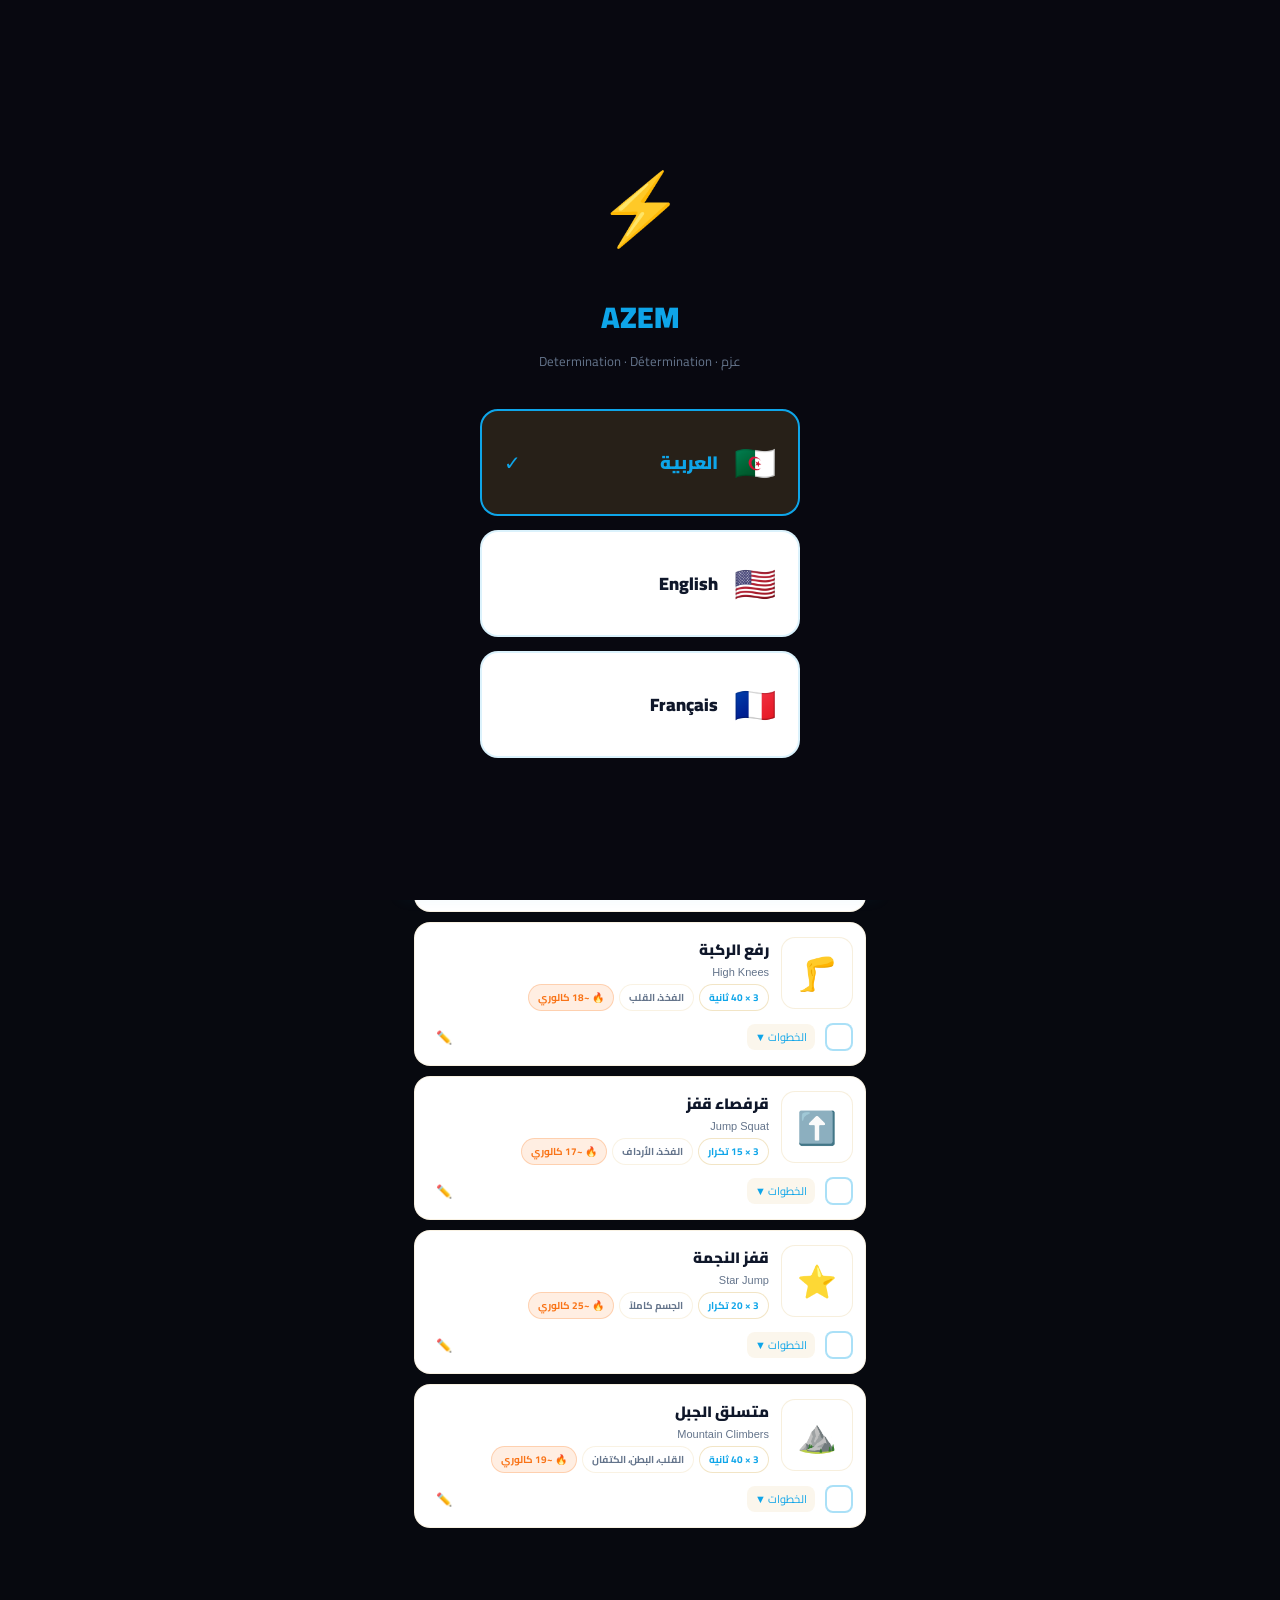
==== commit 1030eb81: "Rename index-25.html to index.html" ====
--- a/index.html
+++ b/index.html
@@ -8,6 +8,8 @@
 <meta name="apple-mobile-web-app-capable" content="yes">
 <title>AZEM (عزم)</title>
 <link rel="manifest" href="manifest.json">
+<link rel="icon" type="image/png" sizes="192x192" href="icon-192-2.png">
+<link rel="apple-touch-icon" href="icon-192-2.png">
 <link rel="preconnect" href="https://fonts.googleapis.com">
 <link href="https://fonts.googleapis.com/css2?family=Cairo:wght@400;600;700;900&family=Tajawal:wght@400;700;900&family=Inter:wght@400;600;700;900&display=swap" rel="stylesheet">
 <script async src="https://www.googletagmanager.com/gtag/js?id=G-XE3JR058ZF"></script>
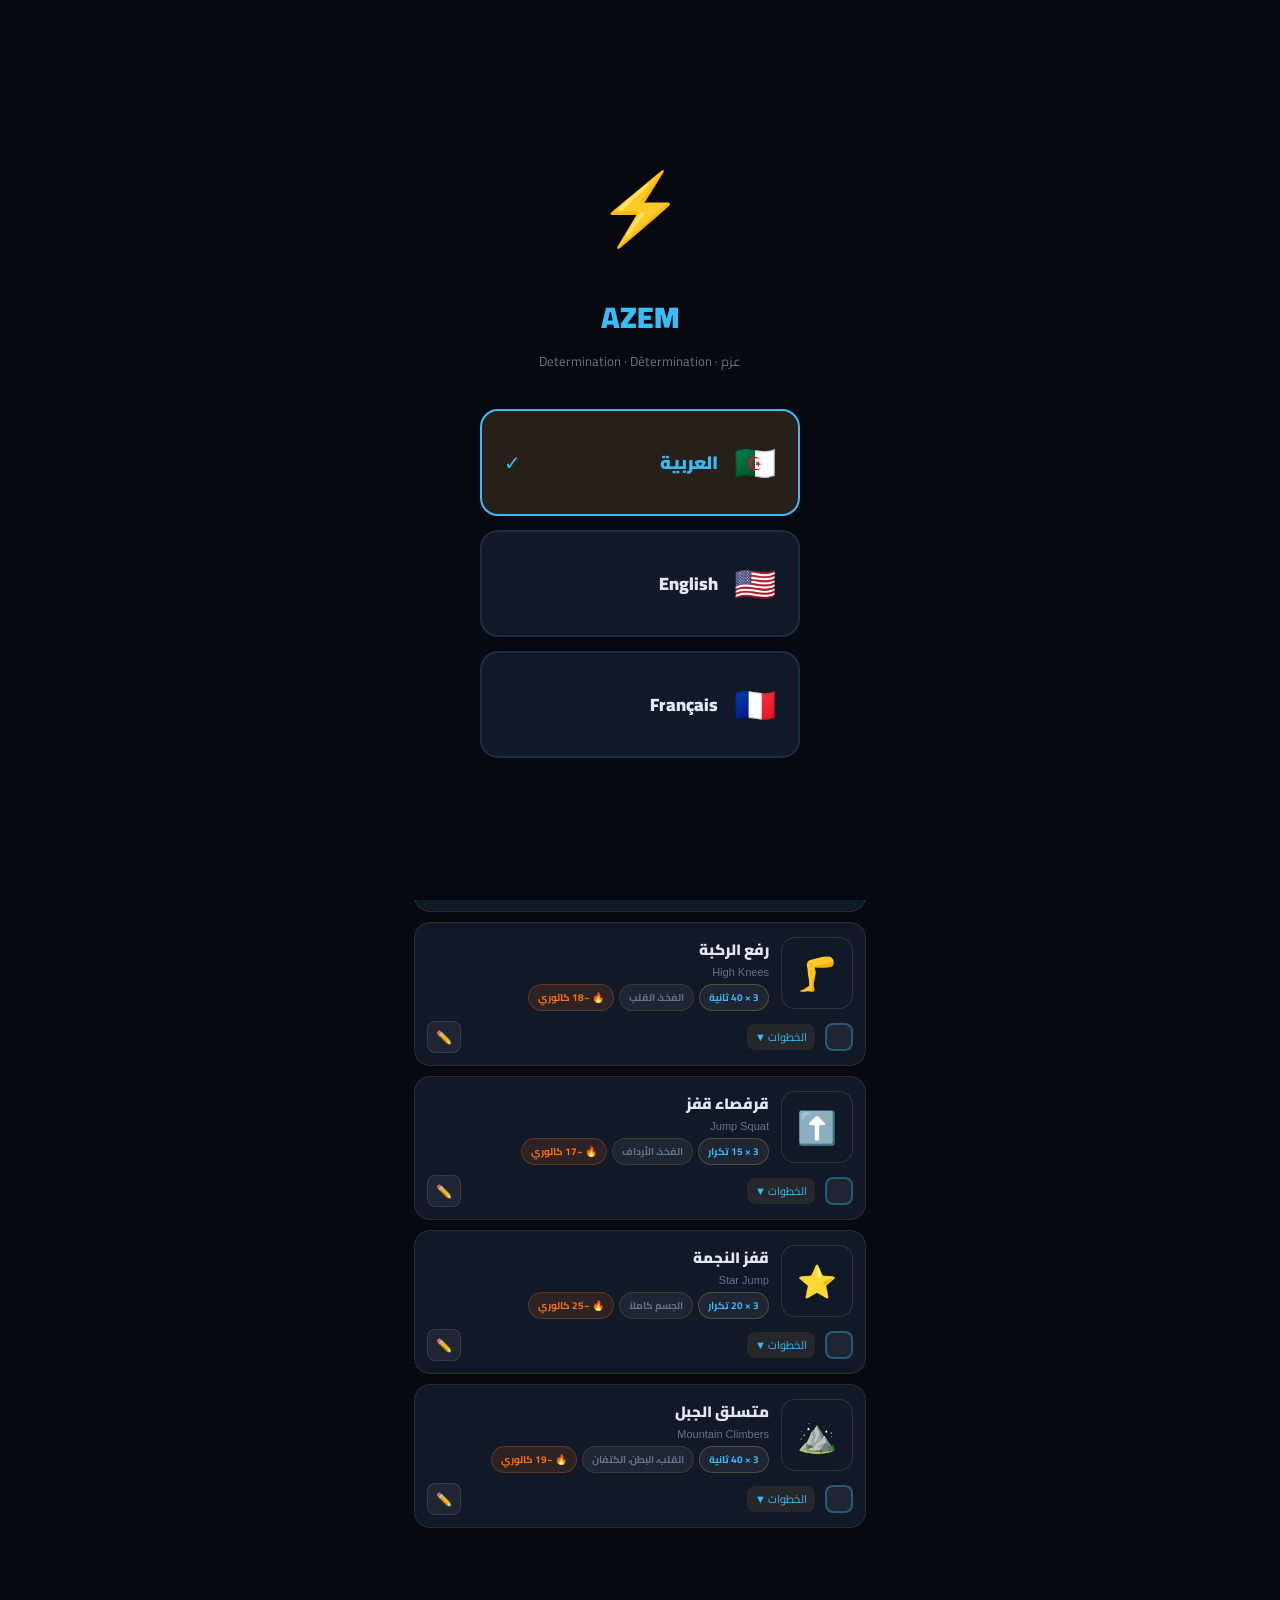
==== commit 5a5e81c2: "Rename index-34.html to index.html" ====
--- a/index.html
+++ b/index.html
@@ -8,8 +8,6 @@
 <meta name="apple-mobile-web-app-capable" content="yes">
 <title>AZEM (عزم)</title>
 <link rel="manifest" href="manifest.json">
-<link rel="icon" type="image/png" sizes="192x192" href="icon-192-2.png">
-<link rel="apple-touch-icon" href="icon-192-2.png">
 <link rel="preconnect" href="https://fonts.googleapis.com">
 <link href="https://fonts.googleapis.com/css2?family=Cairo:wght@400;600;700;900&family=Tajawal:wght@400;700;900&family=Inter:wght@400;600;700;900&display=swap" rel="stylesheet">
 <script async src="https://www.googletagmanager.com/gtag/js?id=G-XE3JR058ZF"></script>
@@ -29,7 +27,7 @@
   <header class="app-header">
     <div class="header-row1">
         <div class="logo-wrap">
-          <div class="logo-icon">⚡</div>
+          <div class="logo-icon"><img src="icon-192-2.png" style="width:32px;height:32px;border-radius:50%;object-fit:cover;" onerror="this.outerHTML='⚡'"></div>
           <div class="logo-text"><div class="logo-name">AZEM (عزم)</div></div>
         </div>
         <div class="header-btns">
@@ -159,7 +157,7 @@
     <button class="tab-btn" id="tab-btn-timer" onclick="switchTab('timer',this)"><span class="t-icon">⏱️</span>مؤقت</button>
     <button class="tab-btn" id="tab-btn-progress" onclick="switchTab('progress',this)"><span class="t-icon">📊</span>تقدم</button>
     <button class="tab-btn" id="tab-btn-coach" onclick="switchTab('coach',this)"><span class="t-icon">🤖</span>مدرب</button>
-    <button class="tab-btn" id="tab-btn-tips" onclick="switchTab('tips',this)"><span class="t-icon">💡</span>نصائح</button>
+    
   </nav>
 </div>
 
@@ -631,15 +629,14 @@
         </div>
       </div>
 
-      <!-- دعم واتساب -->
-      <div style="background:var(--card);border-radius:16px;padding:16px;border:1.5px solid rgba(37,211,102,.25);">
-        <div style="font-size:13px;font-weight:800;color:#25D366;margin-bottom:4px;">💬 تواصل معنا</div>
-        <div style="font-size:11px;color:var(--dim);margin-bottom:12px;line-height:1.7;">هل لديك مشكلة، اقتراح، أو فكرة استثمار؟ راسلنا مباشرة على واتساب.</div>
-        <a href="https://wa.me/213549796009?text=%D9%85%D8%B1%D8%AD%D8%A8%D8%A7%D8%8C%20%D9%84%D8%AF%D9%8A%20%D8%A7%D8%B3%D8%AA%D9%81%D8%B3%D8%A7%D8%B1%20%D8%B9%D9%86%20%D8%AA%D8%B7%D8%A8%D9%8A%D9%82%20AZEM%20%E2%9A%A1"
-          target="_blank" rel="noopener"
-          style="display:flex;align-items:center;justify-content:center;gap:10px;width:100%;padding:13px;border-radius:14px;background:linear-gradient(135deg,#25D366,#128C7E);color:#fff;font-family:'Cairo',sans-serif;font-size:15px;font-weight:900;text-decoration:none;box-sizing:border-box;">
-          <svg width="22" height="22" viewBox="0 0 24 24" fill="white"><path d="M17.472 14.382c-.297-.149-1.758-.867-2.03-.967-.273-.099-.471-.148-.67.15-.197.297-.767.966-.94 1.164-.173.199-.347.223-.644.075-.297-.15-1.255-.463-2.39-1.475-.883-.788-1.48-1.761-1.653-2.059-.173-.297-.018-.458.13-.606.134-.133.298-.347.446-.52.149-.174.198-.298.298-.497.099-.198.05-.371-.025-.52-.075-.149-.669-1.612-.916-2.207-.242-.579-.487-.5-.669-.51-.173-.008-.371-.01-.57-.01-.198 0-.52.074-.792.372-.272.297-1.04 1.016-1.04 2.479 0 1.462 1.065 2.875 1.213 3.074.149.198 2.096 3.2 5.077 4.487.709.306 1.262.489 1.694.625.712.227 1.36.195 1.871.118.571-.085 1.758-.719 2.006-1.413.248-.694.248-1.289.173-1.413-.074-.124-.272-.198-.57-.347m-5.421 7.403h-.004a9.87 9.87 0 01-5.031-1.378l-.361-.214-3.741.982.998-3.648-.235-.374a9.86 9.86 0 01-1.51-5.26c.001-5.45 4.436-9.884 9.888-9.884 2.64 0 5.122 1.03 6.988 2.898a9.825 9.825 0 012.893 6.994c-.003 5.45-4.437 9.884-9.885 9.884m8.413-18.297A11.815 11.815 0 0012.05 0C5.495 0 .16 5.335.157 11.892c0 2.096.547 4.142 1.588 5.945L.057 24l6.305-1.654a11.882 11.882 0 005.683 1.448h.005c6.554 0 11.89-5.335 11.893-11.893a11.821 11.821 0 00-3.48-8.413z"/></svg>
-          واتساب — راسلنا الآن
+      <!-- دعم البريد الإلكتروني -->
+      <div style="background:var(--card);border-radius:16px;padding:16px;border:1.5px solid rgba(212,168,67,.25);">
+        <div style="font-size:13px;font-weight:800;color:var(--gold);margin-bottom:4px;">✉️ تواصل معنا</div>
+        <div style="font-size:11px;color:var(--dim);margin-bottom:12px;line-height:1.7;">هل لديك مشكلة، اقتراح، أو فكرة؟ راسلنا مباشرة على البريد الإلكتروني.</div>
+        <a href="mailto:azem.chihani@gmail.com?subject=AZEM App — استفسار"
+          style="display:flex;align-items:center;justify-content:center;gap:10px;width:100%;padding:13px;border-radius:14px;background:linear-gradient(135deg,var(--gold),var(--gd));color:var(--night);font-family:'Cairo',sans-serif;font-size:15px;font-weight:900;text-decoration:none;box-sizing:border-box;">
+          <svg width="20" height="20" viewBox="0 0 24 24" fill="currentColor"><path d="M20 4H4c-1.1 0-2 .9-2 2v12c0 1.1.9 2 2 2h16c1.1 0 2-.9 2-2V6c0-1.1-.9-2-2-2zm0 4l-8 5-8-5V6l8 5 8-5v2z"/></svg>
+          azem.chihani@gmail.com
         </a>
       </div>
 
@@ -650,6 +647,11 @@
         <button data-restart-tutorial onclick="closeSettingsSheet();setTimeout(startTutorial,300);" style="width:100%;padding:12px;border-radius:10px;background:rgba(212,168,67,.1);border:1px solid rgba(212,168,67,.25);color:var(--gold);font-family:'Cairo',sans-serif;font-size:13px;font-weight:700;cursor:pointer;margin-bottom:10px;">🎯 إعادة التعليمات</button>
         <div style="font-size:13px;font-weight:800;color:var(--gold);margin-bottom:8px;margin-top:4px;" data-reset-title>🔄 إعادة التهيئة</div>
         <button data-reset-btn onclick="const L=LANGS[currentLang]||LANGS.ar;if(confirm(L.resetSetupConfirm||'إعادة شاشة الإعداد الأولى؟')){S.onboardingDone=false;saveState();closeSettingsSheet();showOnboarding();}" style="width:100%;padding:10px;border-radius:10px;background:rgba(255,255,255,.05);border:1px solid var(--border);color:var(--dim);font-family:'Cairo',sans-serif;font-size:13px;cursor:pointer;">إعادة شاشة الإعداد الأولى</button>
+
+        <!-- حذف كل البيانات -->
+        <div style="font-size:13px;font-weight:800;color:#ef4444;margin-bottom:8px;margin-top:16px;">🗑️ حذف جميع البيانات</div>
+        <div style="font-size:11px;color:var(--dim);margin-bottom:10px;line-height:1.7;">سيتم حذف جميع بياناتك من الجهاز ومن السحابة نهائياً. لا يمكن التراجع.</div>
+        <button onclick="window.deleteAllUserData()" style="width:100%;padding:11px;border-radius:10px;background:rgba(239,68,68,.1);border:1.5px solid rgba(239,68,68,.4);color:#ef4444;font-family:'Cairo',sans-serif;font-size:13px;font-weight:800;cursor:pointer;">🗑️ حذف جميع البيانات نهائياً</button>
       </div>
     </div>
   </div>
@@ -657,7 +659,8 @@
 
 <!-- FABs -->
 <div class="fab" id="fab-theme" title="الثيم">🎨</div>
-<div class="fab" id="fab-coach" title="المدرب الذكي" style="top:208px;right:16px;">🤖</div>
+<div class="fab" id="fab-mode" title="تغيير الوضع">📱</div>
+  <div class="fab" id="fab-coach" title="المدرب الذكي" style="top:208px;right:16px;">🤖</div>
 
 
 <!-- DESKTOP SHELL -->
